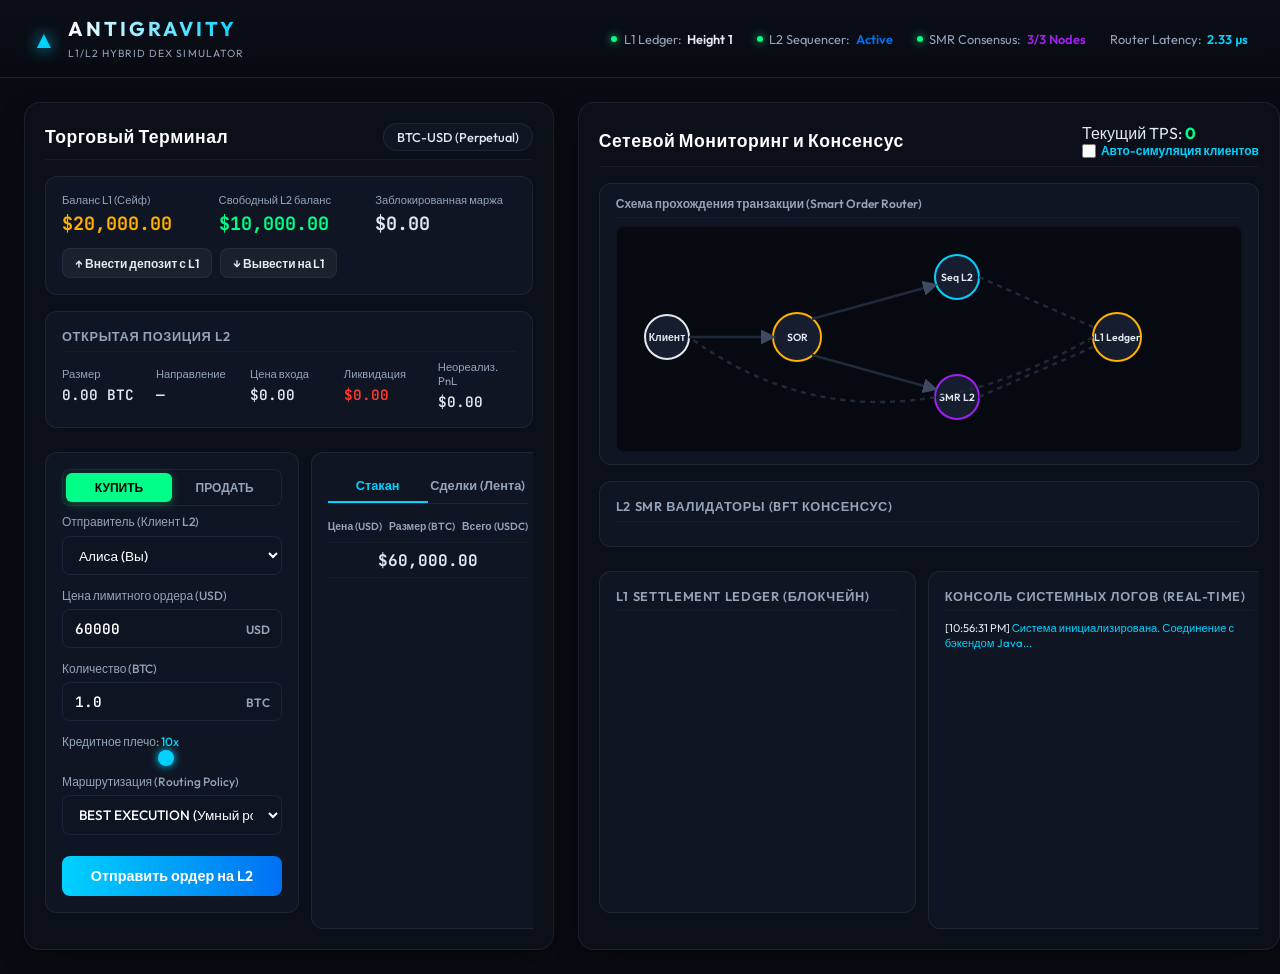
==== ui/index.html @ 54db1d22 "pre-rollup implementation checkpoint" ====
<!DOCTYPE html>
<html lang="ru">
<head>
    <meta charset="UTF-8">
    <meta name="viewport" content="width=device-width, initial-scale=1.0">
    <title>Antigravity L1/L2 Hybrid DEX Dashboard</title>
    <link rel="preconnect" href="https://fonts.googleapis.com">
    <link rel="preconnect" href="https://fonts.gstatic.com" crossorigin>
    <link href="https://fonts.googleapis.com/css2?family=Outfit:wght@300;400;500;600;700&family=JetBrains+Mono:wght@400;500&display=swap" rel="stylesheet">
    <link rel="stylesheet" href="style.css">
</head>
<body>
    <!-- Header -->
    <header class="app-header">
        <div class="logo-area">
            <span class="logo-icon">▲</span>
            <div class="logo-text">
                <h1>ANTIGRAVITY</h1>
                <span>L1/L2 HYBRID DEX SIMULATOR</span>
            </div>
        </div>
        <div class="system-status">
            <div class="status-item">
                <span class="status-dot green animate-pulse"></span>
                <span class="status-label">L1 Ledger:</span>
                <span class="status-value" id="l1-block-height">Height 1</span>
            </div>
            <div class="status-item">
                <span class="status-dot green animate-pulse"></span>
                <span class="status-label">L2 Sequencer:</span>
                <span class="status-value text-blue" id="l2-status">Active</span>
            </div>
            <div class="status-item">
                <span class="status-dot green animate-pulse"></span>
                <span class="status-label">SMR Consensus:</span>
                <span class="status-value text-purple" id="smr-status">3/3 Nodes</span>
            </div>
            <div class="status-item">
                <span class="status-label">Router Latency:</span>
                <span class="status-value text-cyan" id="router-latency">2.33 µs</span>
            </div>
        </div>
    </header>

    <!-- Main Workspace -->
    <main class="app-workspace">
        <!-- LEFT PANEL: Trader Terminal -->
        <section class="panel trader-terminal">
            <div class="panel-header">
                <h2>Торговый Терминал</h2>
                <div class="market-select">BTC-USD (Perpetual)</div>
            </div>

            <!-- Balances Area -->
            <div class="card balance-card">
                <div class="card-row">
                    <div class="balance-item">
                        <span class="balance-title">Баланс L1 (Сейф)</span>
                        <span class="balance-value text-amber" id="l1-vault-balance">$20,000.00</span>
                    </div>
                    <div class="balance-item">
                        <span class="balance-title">Свободный L2 баланс</span>
                        <span class="balance-value text-green" id="l2-free-balance">$10,000.00</span>
                    </div>
                    <div class="balance-item">
                        <span class="balance-title">Заблокированная маржа</span>
                        <span class="balance-value" id="l2-locked-margin">$0.00</span>
                    </div>
                </div>
                <div class="bridge-actions">
                    <button class="btn btn-secondary btn-sm" onclick="showBridgeModal('deposit')">↑ Внести депозит с L1</button>
                    <button class="btn btn-secondary btn-sm" onclick="showBridgeModal('withdraw')">↓ Вывести на L1</button>
                </div>
            </div>

            <!-- Position Information -->
            <div class="card position-card">
                <div class="card-header-sm">Открытая позиция L2</div>
                <div class="card-row mt-1">
                    <div class="pos-item">
                        <span class="pos-label">Размер</span>
                        <span class="pos-val" id="pos-size">0.00 BTC</span>
                    </div>
                    <div class="pos-item">
                        <span class="pos-label">Направление</span>
                        <span class="pos-val" id="pos-side">—</span>
                    </div>
                    <div class="pos-item">
                        <span class="pos-label">Цена входа</span>
                        <span class="pos-val" id="pos-entry">$0.00</span>
                    </div>
                    <div class="pos-item">
                        <span class="pos-label">Ликвидация</span>
                        <span class="pos-val text-red" id="pos-liq">$0.00</span>
                    </div>
                    <div class="pos-item">
                        <span class="pos-label">Неореализ. PnL</span>
                        <span class="pos-val" id="pos-pnl">$0.00</span>
                    </div>
                </div>
            </div>

            <!-- Trading Form -->
            <div class="trading-grid mt-1">
                <!-- Order Entry -->
                <div class="card order-form">
                    <div class="order-side-select">
                        <button class="side-btn buy active" id="order-side-buy" onclick="setOrderSide('buy')">КУПИТЬ</button>
                        <button class="side-btn sell" id="order-side-sell" onclick="setOrderSide('sell')">ПРОДАТЬ</button>
                    </div>

                    <div class="form-group mt-1">
                        <label>Отправитель (Клиент L2)</label>
                        <select id="order-trader" class="select-field">
                            <option value="Alice" selected>Алиса (Вы)</option>
                            <option value="Bob">Боб (Второй клиент)</option>
                            <option value="Charlie">Чарли (Третий клиент)</option>
                        </select>
                    </div>

                    <div class="form-group">
                        <label>Цена лимитного ордера (USD)</label>
                        <div class="input-wrapper">
                            <input type="number" id="order-price" value="60000" step="100">
                            <span class="input-suffix">USD</span>
                        </div>
                    </div>

                    <div class="form-group">
                        <label>Количество (BTC)</label>
                        <div class="input-wrapper">
                            <input type="number" id="order-amount" value="1.0" step="0.1" min="0.1">
                            <span class="input-suffix">BTC</span>
                        </div>
                    </div>

                    <div class="form-group">
                        <label>Кредитное плечо: <span id="leverage-label" class="text-cyan">10x</span></label>
                        <input type="range" id="order-leverage" min="1" max="20" value="10" oninput="updateLeverageLabel(this.value)">
                    </div>

                    <div class="form-group">
                        <label>Маршрутизация (Routing Policy)</label>
                        <select id="order-routing" class="select-field">
                            <option value="BEST_EXECUTION" selected>BEST EXECUTION (Умный роутер SOR)</option>
                            <option value="FORCE_L2">FORCE L2 (Быстрый Секвенсор - &lt;1ms)</option>
                            <option value="FORCE_SMR">FORCE SMR (Консенсус Валидаторов - 150ms)</option>
                        </select>
                    </div>

                    <button class="btn btn-primary btn-block mt-1" id="submit-order-btn" onclick="submitOrder()">Отправить ордер на L2</button>
                </div>

                <!-- Order Book / Trade History Tabbed Card -->
                <div class="card orderbook-card">
                    <div class="orderbook-tabs">
                        <button class="tab-btn active" id="tab-book" onclick="switchTab('book')">Стакан</button>
                        <button class="tab-btn" id="tab-trades" onclick="switchTab('trades')">Сделки (Лента)</button>
                    </div>
                    
                    <div id="book-tab-content">
                        <div class="orderbook-header mt-1">
                            <span>Цена (USD)</span>
                            <span>Размер (BTC)</span>
                            <span>Всего (USDC)</span>
                        </div>
                        <div class="orderbook-list asks" id="orderbook-asks">
                            <!-- Asks will go here -->
                        </div>
                        <div class="orderbook-mid-price" id="orderbook-mid">
                            $60,000.00
                        </div>
                        <div class="orderbook-list bids" id="orderbook-bids">
                            <!-- Bids will go here -->
                        </div>
                    </div>

                    <div id="trades-tab-content" style="display: none;">
                        <div class="orderbook-header mt-1">
                            <span>Время</span>
                            <span>Цена (USD)</span>
                            <span>Объем (BTC)</span>
                        </div>
                        <div class="recent-trades-list" id="recent-trades-list">
                            <!-- Matched trades will go here -->
                        </div>
                    </div>
                </div>
            </div>
        </section>

        <!-- RIGHT PANEL: Network Monitor & Explorer -->
        <section class="panel network-monitor">
            <div class="panel-header">
                <h2>Сетевой Мониторинг и Консенсус</h2>
                <div class="metrics-quick">
                    <span style="margin-right: 1rem;">Текущий TPS: <strong class="text-green" id="tps-counter">0</strong></span>
                    <span style="display: flex; align-items: center; gap: 0.3rem;">
                        <input type="checkbox" id="auto-trade-toggle" onchange="toggleAutoTrade(this.checked)" style="cursor: pointer; width: 14px; height: 14px;">
                        <label for="auto-trade-toggle" class="text-cyan" style="cursor: pointer; font-size: 0.75rem; font-weight: 600;">Авто-симуляция клиентов</label>
                    </span>
                </div>
            </div>

            <!-- Visualization Area -->
            <div class="card visualizer-card">
                <div class="visualizer-header">
                    <span>Схема прохождения транзакции (Smart Order Router)</span>
                </div>
                <div class="network-diagram-container">
                    <svg class="network-svg" id="network-svg" width="100%" height="220">
                        <!-- Definitions for arrows -->
                        <defs>
                            <marker id="arrow" viewBox="0 0 10 10" refX="8" refY="5" markerWidth="6" markerHeight="6" orient="auto-start-reverse">
                                <path d="M 0 0 L 10 5 L 0 10 z" fill="#3f4a60"/>
                            </marker>
                            <marker id="arrow-active" viewBox="0 0 10 10" refX="8" refY="5" markerWidth="6" markerHeight="6" orient="auto-start-reverse">
                                <path d="M 0 0 L 10 5 L 0 10 z" fill="#00d2ff"/>
                            </marker>
                        </defs>

                        <!-- Nodes -->
                        <!-- User / Client -->
                        <circle cx="50" cy="110" r="22" class="node-circle client" id="node-client"/>
                        <text x="50" y="114" text-anchor="middle" class="node-text">Клиент</text>

                        <!-- Smart Order Router -->
                        <circle cx="180" cy="110" r="24" class="node-circle router" id="node-router"/>
                        <text x="180" y="114" text-anchor="middle" class="node-text">SOR</text>

                        <!-- L2 Sequencer -->
                        <circle cx="340" cy="50" r="22" class="node-circle sequencer" id="node-sequencer"/>
                        <text x="340" y="54" text-anchor="middle" class="node-text">Seq L2</text>

                        <!-- SMR consensus -->
                        <circle cx="340" cy="170" r="22" class="node-circle smr" id="node-smr"/>
                        <text x="340" y="174" text-anchor="middle" class="node-text">SMR L2</text>

                        <!-- L1 Ledger -->
                        <circle cx="500" cy="110" r="24" class="node-circle l1" id="node-l1"/>
                        <text x="500" y="114" text-anchor="middle" class="node-text">L1 Ledger</text>

                        <!-- Connections -->
                        <line x1="72" y1="110" x2="156" y2="110" class="net-link" id="link-client-router" marker-end="url(#arrow)"/>
                        <line x1="195" y1="92" x2="318" y2="58" class="net-link" id="link-router-seq" marker-end="url(#arrow)"/>
                        <line x1="195" y1="128" x2="318" y2="162" class="net-link" id="link-router-smr" marker-end="url(#arrow)"/>
                        
                        <!-- Bridge links -->
                        <line x1="362" y1="50" x2="476" y2="100" class="net-link dotted" id="link-seq-l1"/>
                        <line x1="362" y1="170" x2="476" y2="120" class="net-link dotted" id="link-smr-l1"/>
                        <path d="M 476 110 Q 250 240 72 110" fill="none" class="net-link dotted" id="link-l1-client" stroke-dasharray="4"/>

                        <!-- Pulsing signals (initially hidden) -->
                        <circle cx="0" cy="0" r="6" class="signal" id="signal-pulse" style="display:none;"/>
                    </svg>
                </div>
            </div>

            <!-- Validator Nodes list -->
            <div class="card validators-card">
                <div class="card-header-sm">L2 SMR Валидаторы (BFT консенсус)</div>
                <div class="validators-grid mt-1" id="validators-list">
                    <!-- Validator cards will be injected by js -->
                </div>
            </div>

            <!-- Double Column for L1 blocks & Logs -->
            <div class="explorer-grid mt-1">
                <!-- L1 Ledger Explorer -->
                <div class="card l1-explorer">
                    <div class="card-header-sm">L1 Settlement Ledger (Блокчейн)</div>
                    <div class="explorer-list mt-1" id="l1-blocks-list">
                        <!-- L1 blocks will be injected here -->
                    </div>
                </div>

                <!-- Logs console -->
                <div class="card logs-console">
                    <div class="card-header-sm">Консоль системных логов (Real-time)</div>
                    <div class="logs-feed mt-1" id="logs-feed">
                        <!-- System logs -->
                    </div>
                </div>
            </div>
        </section>
    </main>

    <!-- BRIDGE ACTIONS MODAL -->
    <div class="modal-backdrop" id="bridge-modal" style="display: none;">
        <div class="modal-content card">
            <div class="modal-header">
                <h3 id="modal-title">Мост L1 <-> L2</h3>
                <button class="close-btn" onclick="closeBridgeModal()">×</button>
            </div>
            <div class="modal-body mt-1">
                <div class="form-group">
                    <label id="modal-amount-label">Сумма (USDC)</label>
                    <input type="number" id="modal-amount" value="5000" min="100">
                </div>
                <div id="modal-extra-info" class="text-sm mt-1 text-dim">
                    Операция требует финализации транзакции на L1.
                </div>
                <button class="btn btn-primary btn-block mt-2" id="modal-submit-btn" onclick="executeBridgeAction()">Подтвердить операцию</button>
            </div>
        </div>
    </div>

    <script src="app.js"></script>
</body>
</html>
---- ui/style.css ----
:root {
    --bg-app: #080b11;
    --bg-panel: rgba(13, 18, 29, 0.7);
    --bg-card: rgba(20, 27, 43, 0.6);
    --bg-input: #0f1422;
    --border-color: rgba(63, 74, 96, 0.3);
    --text-main: #e2e8f0;
    --text-dim: #94a3b8;
    --green: #00ff88;
    --green-glow: rgba(0, 255, 136, 0.15);
    --red: #ff3b30;
    --red-glow: rgba(255, 59, 48, 0.15);
    --blue: #0070f3;
    --cyan: #00d2ff;
    --purple: #a020f0;
    --purple-glow: rgba(160, 32, 240, 0.2);
    --amber: #ffb000;
    --shadow-premium: 0 10px 30px -10px rgba(0, 0, 0, 0.7);
}

* {
    box-sizing: border-box;
    margin: 0;
    padding: 0;
    font-family: 'Outfit', -apple-system, BlinkMacSystemFont, "Segoe UI", Roboto, sans-serif;
    user-select: none;
}

body {
    background-color: var(--bg-app);
    color: var(--text-main);
    min-height: 100vh;
    display: flex;
    flex-direction: column;
    overflow-x: hidden;
}

/* Scrollbars */
::-webkit-scrollbar {
    width: 6px;
    height: 6px;
}
::-webkit-scrollbar-track {
    background: transparent;
}
::-webkit-scrollbar-thumb {
    background: var(--border-color);
    border-radius: 4px;
}
::-webkit-scrollbar-thumb:hover {
    background: var(--text-dim);
}

/* Header styling */
.app-header {
    background: linear-gradient(180deg, #0b0f19 0%, transparent 100%);
    padding: 1rem 2rem;
    display: flex;
    justify-content: space-between;
    align-items: center;
    border-bottom: 1px solid var(--border-color);
    backdrop-filter: blur(10px);
}

.logo-area {
    display: flex;
    align-items: center;
    gap: 0.75rem;
}

.logo-icon {
    font-size: 1.5rem;
    color: var(--cyan);
    filter: drop-shadow(0 0 8px var(--cyan));
}

.logo-text h1 {
    font-size: 1.25rem;
    font-weight: 700;
    letter-spacing: 0.15em;
    background: linear-gradient(90deg, #fff 0%, var(--cyan) 100%);
    -webkit-background-clip: text;
    -webkit-text-fill-color: transparent;
}

.logo-text span {
    font-size: 0.65rem;
    letter-spacing: 0.1em;
    color: var(--text-dim);
}

.system-status {
    display: flex;
    gap: 1.5rem;
    align-items: center;
    font-size: 0.8rem;
}

.status-item {
    display: flex;
    align-items: center;
    gap: 0.4rem;
}

.status-dot {
    width: 6px;
    height: 6px;
    border-radius: 50%;
    display: inline-block;
}

.status-dot.green {
    background-color: var(--green);
    box-shadow: 0 0 8px var(--green);
}

.status-dot.red {
    background-color: var(--red);
    box-shadow: 0 0 8px var(--red);
}

.status-label {
    color: var(--text-dim);
}

.status-value {
    font-weight: 600;
}

/* Colors and custom styling */
.text-green { color: var(--green); }
.text-red { color: var(--red); }
.text-blue { color: var(--blue); }
.text-cyan { color: var(--cyan); }
.text-purple { color: var(--purple); }
.text-amber { color: var(--amber); }
.text-dim { color: var(--text-dim); }

.animate-pulse {
    animation: pulse 2s infinite;
}

@keyframes pulse {
    0%, 100% { opacity: 1; transform: scale(1); }
    50% { opacity: 0.4; transform: scale(0.9); }
}

/* Workspace layout */
.app-workspace {
    flex: 1;
    display: grid;
    grid-template-columns: 43% 57%;
    padding: 1.5rem;
    gap: 1.5rem;
    overflow: hidden;
}

.panel {
    background: var(--bg-panel);
    border-radius: 16px;
    border: 1px solid var(--border-color);
    backdrop-filter: blur(12px);
    box-shadow: var(--shadow-premium);
    display: flex;
    flex-direction: column;
    padding: 1.25rem;
    overflow: hidden;
}

.panel-header {
    display: flex;
    justify-content: space-between;
    align-items: center;
    margin-bottom: 1rem;
    border-bottom: 1px solid rgba(255,255,255,0.05);
    padding-bottom: 0.5rem;
}

.panel-header h2 {
    font-size: 1.1rem;
    font-weight: 600;
    color: #fff;
    letter-spacing: 0.03em;
}

.market-select {
    font-size: 0.8rem;
    background: var(--bg-card);
    padding: 0.3rem 0.8rem;
    border-radius: 20px;
    border: 1px solid var(--border-color);
    font-weight: 500;
}

/* Cards */
.card {
    background: var(--bg-card);
    border-radius: 12px;
    border: 1px solid var(--border-color);
    padding: 1rem;
    margin-bottom: 1rem;
    position: relative;
}

.card:last-child {
    margin-bottom: 0;
}

.card-header-sm {
    font-size: 0.8rem;
    font-weight: 600;
    letter-spacing: 0.05em;
    text-transform: uppercase;
    color: var(--text-dim);
    border-bottom: 1px solid rgba(255,255,255,0.03);
    padding-bottom: 0.4rem;
}

.card-row {
    display: flex;
    justify-content: space-between;
    align-items: center;
    gap: 1rem;
}

.balance-item, .pos-item {
    flex: 1;
    display: flex;
    flex-direction: column;
}

.balance-title, .pos-label {
    font-size: 0.7rem;
    color: var(--text-dim);
    margin-bottom: 0.25rem;
}

.balance-value {
    font-size: 1.15rem;
    font-weight: 700;
    font-family: 'JetBrains Mono', monospace;
}

.pos-val {
    font-size: 0.9rem;
    font-weight: 600;
    font-family: 'JetBrains Mono', monospace;
}

.bridge-actions {
    display: flex;
    gap: 0.5rem;
    margin-top: 0.8rem;
}

/* Forms */
.form-group {
    display: flex;
    flex-direction: column;
    gap: 0.4rem;
    margin-bottom: 0.8rem;
}

.form-group label {
    font-size: 0.75rem;
    font-weight: 500;
    color: var(--text-dim);
}

.input-wrapper {
    position: relative;
    display: flex;
}

.input-wrapper input {
    width: 100%;
    background: var(--bg-input);
    border: 1px solid var(--border-color);
    color: #fff;
    padding: 0.55rem 3rem 0.55rem 0.75rem;
    border-radius: 8px;
    font-size: 0.9rem;
    font-weight: 600;
    font-family: 'JetBrains Mono', monospace;
    transition: border-color 0.2s;
}

.input-wrapper input:focus {
    outline: none;
    border-color: var(--cyan);
}

.input-suffix {
    position: absolute;
    right: 0.75rem;
    top: 50%;
    transform: translateY(-50%);
    font-size: 0.75rem;
    color: var(--text-dim);
    font-weight: 600;
}

.select-field {
    background: var(--bg-input);
    border: 1px solid var(--border-color);
    color: #fff;
    padding: 0.55rem 0.75rem;
    border-radius: 8px;
    font-size: 0.85rem;
    font-weight: 500;
    outline: none;
    cursor: pointer;
}

.select-field:focus {
    border-color: var(--cyan);
}

input[type="range"] {
    -webkit-appearance: none;
    width: 100%;
    background: var(--bg-input);
    height: 6px;
    border-radius: 3px;
    outline: none;
}

input[type="range"]::-webkit-slider-thumb {
    -webkit-appearance: none;
    appearance: none;
    width: 16px;
    height: 16px;
    border-radius: 50%;
    background: var(--cyan);
    cursor: pointer;
    box-shadow: 0 0 8px var(--cyan);
}

/* Trading Grid */
.trading-grid {
    display: grid;
    grid-template-columns: 52% 48%;
    gap: 0.75rem;
    flex: 1;
    overflow: hidden;
}

.order-form {
    display: flex;
    flex-direction: column;
}

.order-side-select {
    display: flex;
    border-radius: 8px;
    background: var(--bg-input);
    padding: 0.2rem;
    border: 1px solid var(--border-color);
}

.side-btn {
    flex: 1;
    border: none;
    background: transparent;
    color: var(--text-dim);
    font-weight: 700;
    font-size: 0.75rem;
    padding: 0.45rem;
    border-radius: 6px;
    cursor: pointer;
    transition: all 0.2s;
}

.side-btn.buy.active {
    background: var(--green);
    color: #000;
    box-shadow: 0 2px 10px rgba(0, 255, 136, 0.3);
}

.side-btn.sell.active {
    background: var(--red);
    color: #fff;
    box-shadow: 0 2px 10px rgba(255, 59, 48, 0.3);
}

/* Buttons */
.btn {
    border: none;
    border-radius: 8px;
    font-weight: 600;
    cursor: pointer;
    transition: all 0.2s;
    text-align: center;
}

.btn-primary {
    background: linear-gradient(90deg, var(--cyan) 0%, var(--blue) 100%);
    color: #fff;
}

.btn-primary:hover {
    opacity: 0.9;
    box-shadow: 0 0 15px rgba(0, 210, 255, 0.4);
}

.btn-secondary {
    background: rgba(255,255,255,0.05);
    border: 1px solid var(--border-color);
    color: var(--text-main);
}

.btn-secondary:hover {
    background: rgba(255,255,255,0.1);
    border-color: var(--text-dim);
}

.btn-sm {
    padding: 0.4rem 0.75rem;
    font-size: 0.75rem;
}

.btn-block {
    width: 100%;
    padding: 0.7rem;
    font-size: 0.9rem;
}

/* Order Book styling */
.orderbook-card {
    display: flex;
    flex-direction: column;
    overflow: hidden;
}

.orderbook-header {
    display: flex;
    justify-content: space-between;
    font-size: 0.65rem;
    color: var(--text-dim);
    font-weight: 600;
    margin-bottom: 0.3rem;
}

.orderbook-list {
    flex: 1;
    display: flex;
    flex-direction: column;
    overflow-y: auto;
    font-family: 'JetBrains Mono', monospace;
    font-size: 0.75rem;
}

.orderbook-row {
    display: flex;
    justify-content: space-between;
    padding: 0.2rem 0;
    position: relative;
    cursor: pointer;
}

.orderbook-row:hover {
    background: rgba(255,255,255,0.03);
}

.orderbook-row span {
    z-index: 2;
}

.depth-bar {
    position: absolute;
    right: 0;
    top: 0;
    bottom: 0;
    z-index: 1;
    opacity: 0.12;
}

.asks .depth-bar { background-color: var(--red); }
.bids .depth-bar { background-color: var(--green); }

.orderbook-mid-price {
    font-size: 1rem;
    font-weight: 700;
    text-align: center;
    padding: 0.4rem 0;
    border-top: 1px solid rgba(255,255,255,0.03);
    border-bottom: 1px solid rgba(255,255,255,0.03);
    margin: 0.3rem 0;
    font-family: 'JetBrains Mono', monospace;
}

/* Visualization diagrams */
.visualizer-card {
    padding: 0.75rem 1rem;
}

.visualizer-header {
    font-size: 0.75rem;
    font-weight: 600;
    color: var(--text-dim);
    border-bottom: 1px solid rgba(255,255,255,0.03);
    padding-bottom: 0.4rem;
}

.network-diagram-container {
    background: #060910;
    border-radius: 8px;
    border: 1px solid rgba(255,255,255,0.03);
    margin-top: 0.5rem;
    position: relative;
    overflow: hidden;
}

.node-circle {
    fill: #151d2f;
    stroke: #3f4a60;
    stroke-width: 2px;
    transition: all 0.3s ease;
}

.node-circle.client { stroke: var(--text-main); }
.node-circle.router { stroke: var(--amber); }
.node-circle.sequencer { stroke: var(--cyan); }
.node-circle.smr { stroke: var(--purple); }
.node-circle.l1 { stroke: var(--amber); }

.node-circle.active {
    stroke-width: 3px;
}
.node-circle.sequencer.active {
    fill: rgba(0, 210, 255, 0.1);
    stroke: var(--cyan);
    filter: drop-shadow(0 0 8px var(--cyan));
}
.node-circle.smr.active {
    fill: rgba(160, 32, 240, 0.1);
    stroke: var(--purple);
    filter: drop-shadow(0 0 8px var(--purple));
}

.node-text {
    font-size: 0.65rem;
    font-weight: 600;
    fill: var(--text-main);
    pointer-events: none;
}

.net-link {
    stroke: #1e293b;
    stroke-width: 2.5px;
    transition: stroke 0.3s;
}

.net-link.dotted {
    stroke-dasharray: 5, 5;
}

.net-link.active {
    stroke: var(--cyan);
    filter: drop-shadow(0 0 2px var(--cyan));
}

.net-link.active-smr {
    stroke: var(--purple);
    filter: drop-shadow(0 0 2px var(--purple));
}

/* Pulsing signal dot */
.signal {
    fill: var(--cyan);
    filter: drop-shadow(0 0 8px var(--cyan));
}
.signal.smr-signal {
    fill: var(--purple);
    filter: drop-shadow(0 0 8px var(--purple));
}

/* Validators Grid */
.validators-grid {
    display: grid;
    grid-template-columns: repeat(3, 1fr);
    gap: 0.75rem;
}

.validator-card {
    background: rgba(15, 20, 34, 0.5);
    border: 1px solid var(--border-color);
    border-radius: 8px;
    padding: 0.6rem;
    display: flex;
    flex-direction: column;
    gap: 0.3rem;
    position: relative;
    transition: border-color 0.2s;
}

.validator-card.active {
    border-color: var(--purple);
    box-shadow: 0 0 10px rgba(160, 32, 240, 0.08);
}

.validator-card.jailed {
    border-color: var(--red);
    opacity: 0.7;
}

.val-header {
    display: flex;
    justify-content: space-between;
    align-items: center;
}

.val-name {
    font-size: 0.75rem;
    font-weight: 600;
}

.val-status-badge {
    font-size: 0.6rem;
    padding: 0.1rem 0.3rem;
    border-radius: 4px;
    font-weight: 700;
    text-transform: uppercase;
}

.val-status-badge.active {
    background: rgba(0, 255, 136, 0.1);
    color: var(--green);
}

.val-status-badge.jailed {
    background: rgba(255, 59, 48, 0.1);
    color: var(--red);
}

.val-stat {
    font-size: 0.65rem;
    color: var(--text-dim);
    display: flex;
    justify-content: space-between;
    font-family: 'JetBrains Mono', monospace;
}

.btn-jail-toggle {
    margin-top: 0.4rem;
    font-size: 0.6rem;
    padding: 0.2rem 0.4rem;
    border-radius: 4px;
    border: 1px solid rgba(255,255,255,0.05);
    background: rgba(255,255,255,0.02);
    color: var(--text-main);
    cursor: pointer;
    text-align: center;
}

.btn-jail-toggle:hover {
    background: rgba(255,255,255,0.08);
}

/* Explorers & Logs */
.explorer-grid {
    display: grid;
    grid-template-columns: 48% 52%;
    gap: 0.75rem;
    flex: 1;
    overflow: hidden;
    height: 180px;
}

.explorer-list, .logs-feed {
    height: 140px;
    overflow-y: auto;
    font-family: 'JetBrains Mono', monospace;
    font-size: 0.7rem;
    display: flex;
    flex-direction: column;
    gap: 0.4rem;
}

/* Block style */
.block-item {
    background: rgba(15, 20, 34, 0.3);
    border: 1px solid rgba(255, 255, 255, 0.03);
    border-radius: 6px;
    padding: 0.4rem;
    display: flex;
    flex-direction: column;
    gap: 0.2rem;
}

.block-header {
    display: flex;
    justify-content: space-between;
    font-weight: 600;
}

.block-txs {
    color: var(--text-dim);
    font-size: 0.65rem;
}

/* Logs console styles */
.log-row {
    line-height: 1.35;
    padding: 0.1rem 0;
}

/* Modals */
.modal-backdrop {
    position: fixed;
    top: 0;
    left: 0;
    right: 0;
    bottom: 0;
    background: rgba(0, 0, 0, 0.85);
    z-index: 100;
    display: flex;
    align-items: center;
    justify-content: center;
    backdrop-filter: blur(8px);
}

.modal-content {
    width: 320px;
    background: var(--bg-panel);
    border-radius: 16px;
    border: 1px solid var(--border-color);
    padding: 1.5rem;
}

.modal-header {
    display: flex;
    justify-content: space-between;
    align-items: center;
}

.close-btn {
    background: transparent;
    border: none;
    color: var(--text-dim);
    font-size: 1.5rem;
    cursor: pointer;
}

.close-btn:hover {
    color: #fff;
}

/* Offset mt adjustments */
.mt-1 { margin-top: 0.5rem; }
.mt-2 { margin-top: 1rem; }

/* Tabs inside Orderbook card */
.orderbook-tabs {
    display: flex;
    border-bottom: 1px solid var(--border-color);
    margin-bottom: 0.5rem;
}

.tab-btn {
    flex: 1;
    background: transparent;
    border: none;
    border-bottom: 2px solid transparent;
    color: var(--text-dim);
    font-weight: 600;
    font-size: 0.8rem;
    padding: 0.5rem 0;
    cursor: pointer;
    transition: all 0.2s;
}

.tab-btn:hover {
    color: var(--text-main);
}

.tab-btn.active {
    color: var(--cyan);
    border-bottom-color: var(--cyan);
}

.recent-trades-list {
    height: 310px; /* same as order book lists cumulative height */
    overflow-y: auto;
    font-family: 'JetBrains Mono', monospace;
    font-size: 0.75rem;
    display: flex;
    flex-direction: column;
    gap: 0.35rem;
}

.trade-row {
    display: flex;
    justify-content: space-between;
    padding: 0.15rem 0;
    border-bottom: 1px solid rgba(255,255,255,0.02);
}
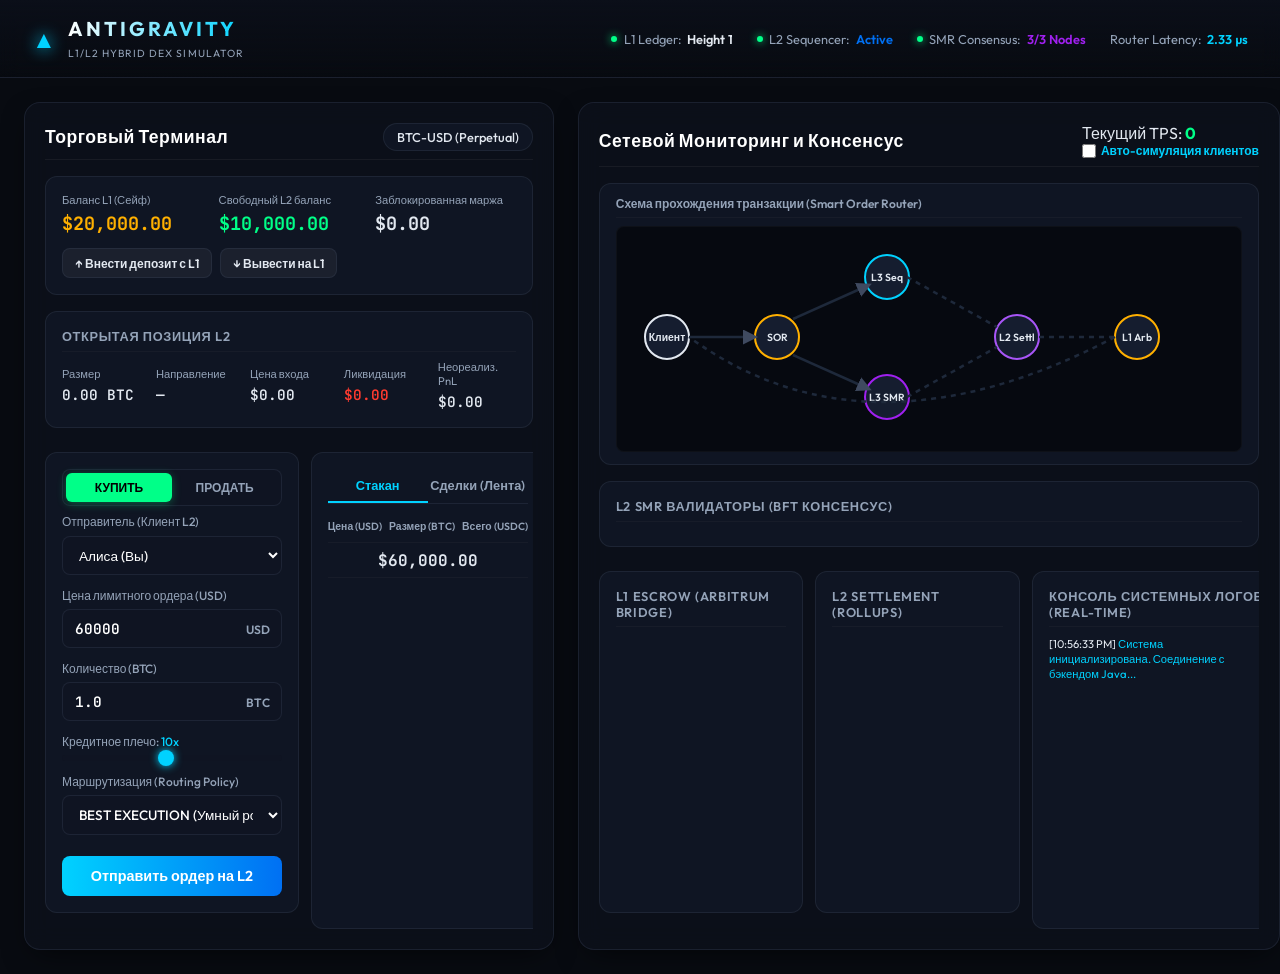
==== commit 2f3f93ac: "Implement L3 Rollup architecture (L3 -> L2 -> L1) and optimize matching engine to 9M+ TPS" ====
--- a/ui/index.html
+++ b/ui/index.html
@@ -225,30 +225,35 @@
                         <text x="50" y="114" text-anchor="middle" class="node-text">Клиент</text>
 
                         <!-- Smart Order Router -->
-                        <circle cx="180" cy="110" r="24" class="node-circle router" id="node-router"/>
-                        <text x="180" y="114" text-anchor="middle" class="node-text">SOR</text>
-
-                        <!-- L2 Sequencer -->
-                        <circle cx="340" cy="50" r="22" class="node-circle sequencer" id="node-sequencer"/>
-                        <text x="340" y="54" text-anchor="middle" class="node-text">Seq L2</text>
-
-                        <!-- SMR consensus -->
-                        <circle cx="340" cy="170" r="22" class="node-circle smr" id="node-smr"/>
-                        <text x="340" y="174" text-anchor="middle" class="node-text">SMR L2</text>
-
-                        <!-- L1 Ledger -->
-                        <circle cx="500" cy="110" r="24" class="node-circle l1" id="node-l1"/>
-                        <text x="500" y="114" text-anchor="middle" class="node-text">L1 Ledger</text>
+                        <circle cx="160" cy="110" r="22" class="node-circle router" id="node-router"/>
+                        <text x="160" y="114" text-anchor="middle" class="node-text">SOR</text>
+
+                        <!-- L3 Sequencer -->
+                        <circle cx="270" cy="50" r="22" class="node-circle sequencer" id="node-sequencer"/>
+                        <text x="270" y="54" text-anchor="middle" class="node-text">L3 Seq</text>
+
+                        <!-- L3 SMR consensus -->
+                        <circle cx="270" cy="170" r="22" class="node-circle smr" id="node-smr"/>
+                        <text x="270" y="174" text-anchor="middle" class="node-text">L3 SMR</text>
+
+                        <!-- L2 Settlement -->
+                        <circle cx="400" cy="110" r="22" class="node-circle l2" id="node-l2"/>
+                        <text x="400" y="114" text-anchor="middle" class="node-text">L2 Settl</text>
+
+                        <!-- L1 Escrow / Arbitrum -->
+                        <circle cx="520" cy="110" r="22" class="node-circle l1" id="node-l1"/>
+                        <text x="520" y="114" text-anchor="middle" class="node-text">L1 Arb</text>
 
                         <!-- Connections -->
-                        <line x1="72" y1="110" x2="156" y2="110" class="net-link" id="link-client-router" marker-end="url(#arrow)"/>
-                        <line x1="195" y1="92" x2="318" y2="58" class="net-link" id="link-router-seq" marker-end="url(#arrow)"/>
-                        <line x1="195" y1="128" x2="318" y2="162" class="net-link" id="link-router-smr" marker-end="url(#arrow)"/>
+                        <line x1="72" y1="110" x2="138" y2="110" class="net-link" id="link-client-router" marker-end="url(#arrow)"/>
+                        <line x1="176" y1="92" x2="252" y2="58" class="net-link" id="link-router-seq" marker-end="url(#arrow)"/>
+                        <line x1="176" y1="128" x2="252" y2="162" class="net-link" id="link-router-smr" marker-end="url(#arrow)"/>
                         
-                        <!-- Bridge links -->
-                        <line x1="362" y1="50" x2="476" y2="100" class="net-link dotted" id="link-seq-l1"/>
-                        <line x1="362" y1="170" x2="476" y2="120" class="net-link dotted" id="link-smr-l1"/>
-                        <path d="M 476 110 Q 250 240 72 110" fill="none" class="net-link dotted" id="link-l1-client" stroke-dasharray="4"/>
+                        <!-- Bridge & Rollup links -->
+                        <line x1="290" y1="50" x2="380" y2="100" class="net-link dotted" id="link-seq-l1"/>
+                        <line x1="290" y1="170" x2="380" y2="120" class="net-link dotted" id="link-smr-l1"/>
+                        <line x1="422" y1="110" x2="498" y2="110" class="net-link dotted" id="link-l2-l1"/>
+                        <path d="M 498 110 Q 250 240 72 110" fill="none" class="net-link dotted" id="link-l1-client" stroke-dasharray="4"/>
 
                         <!-- Pulsing signals (initially hidden) -->
                         <circle cx="0" cy="0" r="6" class="signal" id="signal-pulse" style="display:none;"/>
@@ -264,13 +269,21 @@
                 </div>
             </div>
 
-            <!-- Double Column for L1 blocks & Logs -->
+            <!-- Triple Column for L1 blocks, L2 rollups & Logs -->
             <div class="explorer-grid mt-1">
                 <!-- L1 Ledger Explorer -->
                 <div class="card l1-explorer">
-                    <div class="card-header-sm">L1 Settlement Ledger (Блокчейн)</div>
+                    <div class="card-header-sm">L1 Escrow (Arbitrum Bridge)</div>
                     <div class="explorer-list mt-1" id="l1-blocks-list">
                         <!-- L1 blocks will be injected here -->
+                    </div>
+                </div>
+
+                <!-- L2 Rollups Commitments Explorer -->
+                <div class="card l2-explorer">
+                    <div class="card-header-sm">L2 Settlement (Rollups)</div>
+                    <div class="explorer-list mt-1" id="l2-rollups-list" style="display:flex; flex-direction:column; gap:0.4rem;">
+                        <!-- L2 rollups will be injected here -->
                     </div>
                 </div>
 
--- a/ui/style.css
+++ b/ui/style.css
@@ -522,6 +522,7 @@
 .node-circle.router { stroke: var(--amber); }
 .node-circle.sequencer { stroke: var(--cyan); }
 .node-circle.smr { stroke: var(--purple); }
+.node-circle.l2 { stroke: #a855f7; } /* A vibrant purple-indigo color */
 .node-circle.l1 { stroke: var(--amber); }
 
 .node-circle.active {
@@ -660,7 +661,7 @@
 /* Explorers & Logs */
 .explorer-grid {
     display: grid;
-    grid-template-columns: 48% 52%;
+    grid-template-columns: 31% 31% 38%;
     gap: 0.75rem;
     flex: 1;
     overflow: hidden;
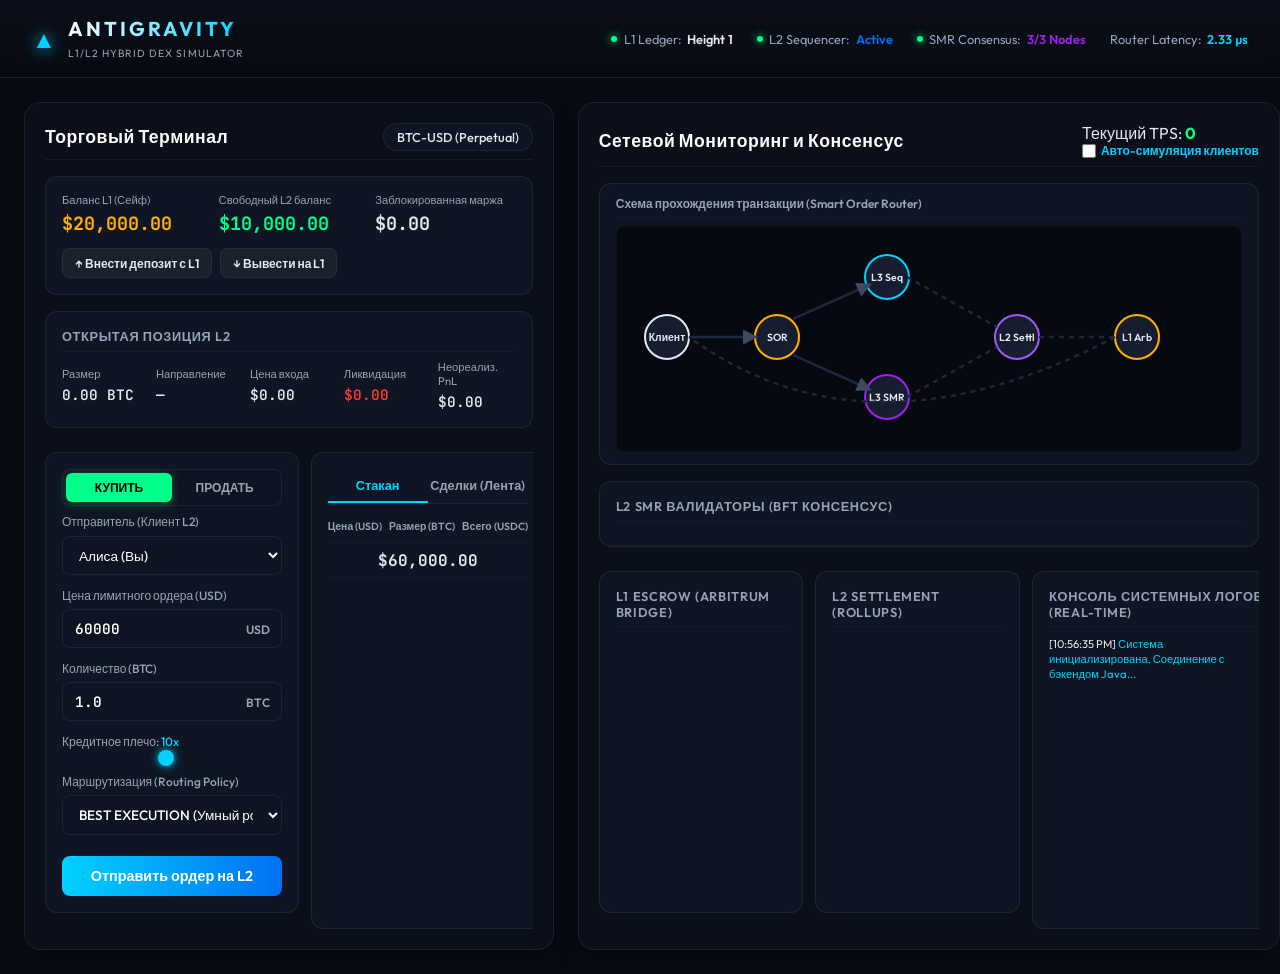
==== commit 7d367ce3: "wip: various improvements across the codebase" ====
--- a/ui/index.html
+++ b/ui/index.html
@@ -1,323 +1,323 @@
-<!DOCTYPE html>
-<html lang="ru">
-<head>
-    <meta charset="UTF-8">
-    <meta name="viewport" content="width=device-width, initial-scale=1.0">
-    <title>Antigravity L1/L2 Hybrid DEX Dashboard</title>
-    <link rel="preconnect" href="https://fonts.googleapis.com">
-    <link rel="preconnect" href="https://fonts.gstatic.com" crossorigin>
-    <link href="https://fonts.googleapis.com/css2?family=Outfit:wght@300;400;500;600;700&family=JetBrains+Mono:wght@400;500&display=swap" rel="stylesheet">
-    <link rel="stylesheet" href="style.css">
-</head>
-<body>
-    <!-- Header -->
-    <header class="app-header">
-        <div class="logo-area">
-            <span class="logo-icon">▲</span>
-            <div class="logo-text">
-                <h1>ANTIGRAVITY</h1>
-                <span>L1/L2 HYBRID DEX SIMULATOR</span>
-            </div>
-        </div>
-        <div class="system-status">
-            <div class="status-item">
-                <span class="status-dot green animate-pulse"></span>
-                <span class="status-label">L1 Ledger:</span>
-                <span class="status-value" id="l1-block-height">Height 1</span>
-            </div>
-            <div class="status-item">
-                <span class="status-dot green animate-pulse"></span>
-                <span class="status-label">L2 Sequencer:</span>
-                <span class="status-value text-blue" id="l2-status">Active</span>
-            </div>
-            <div class="status-item">
-                <span class="status-dot green animate-pulse"></span>
-                <span class="status-label">SMR Consensus:</span>
-                <span class="status-value text-purple" id="smr-status">3/3 Nodes</span>
-            </div>
-            <div class="status-item">
-                <span class="status-label">Router Latency:</span>
-                <span class="status-value text-cyan" id="router-latency">2.33 µs</span>
-            </div>
-        </div>
-    </header>
-
-    <!-- Main Workspace -->
-    <main class="app-workspace">
-        <!-- LEFT PANEL: Trader Terminal -->
-        <section class="panel trader-terminal">
-            <div class="panel-header">
-                <h2>Торговый Терминал</h2>
-                <div class="market-select">BTC-USD (Perpetual)</div>
-            </div>
-
-            <!-- Balances Area -->
-            <div class="card balance-card">
-                <div class="card-row">
-                    <div class="balance-item">
-                        <span class="balance-title">Баланс L1 (Сейф)</span>
-                        <span class="balance-value text-amber" id="l1-vault-balance">$20,000.00</span>
-                    </div>
-                    <div class="balance-item">
-                        <span class="balance-title">Свободный L2 баланс</span>
-                        <span class="balance-value text-green" id="l2-free-balance">$10,000.00</span>
-                    </div>
-                    <div class="balance-item">
-                        <span class="balance-title">Заблокированная маржа</span>
-                        <span class="balance-value" id="l2-locked-margin">$0.00</span>
-                    </div>
-                </div>
-                <div class="bridge-actions">
-                    <button class="btn btn-secondary btn-sm" onclick="showBridgeModal('deposit')">↑ Внести депозит с L1</button>
-                    <button class="btn btn-secondary btn-sm" onclick="showBridgeModal('withdraw')">↓ Вывести на L1</button>
-                </div>
-            </div>
-
-            <!-- Position Information -->
-            <div class="card position-card">
-                <div class="card-header-sm">Открытая позиция L2</div>
-                <div class="card-row mt-1">
-                    <div class="pos-item">
-                        <span class="pos-label">Размер</span>
-                        <span class="pos-val" id="pos-size">0.00 BTC</span>
-                    </div>
-                    <div class="pos-item">
-                        <span class="pos-label">Направление</span>
-                        <span class="pos-val" id="pos-side">—</span>
-                    </div>
-                    <div class="pos-item">
-                        <span class="pos-label">Цена входа</span>
-                        <span class="pos-val" id="pos-entry">$0.00</span>
-                    </div>
-                    <div class="pos-item">
-                        <span class="pos-label">Ликвидация</span>
-                        <span class="pos-val text-red" id="pos-liq">$0.00</span>
-                    </div>
-                    <div class="pos-item">
-                        <span class="pos-label">Неореализ. PnL</span>
-                        <span class="pos-val" id="pos-pnl">$0.00</span>
-                    </div>
-                </div>
-            </div>
-
-            <!-- Trading Form -->
-            <div class="trading-grid mt-1">
-                <!-- Order Entry -->
-                <div class="card order-form">
-                    <div class="order-side-select">
-                        <button class="side-btn buy active" id="order-side-buy" onclick="setOrderSide('buy')">КУПИТЬ</button>
-                        <button class="side-btn sell" id="order-side-sell" onclick="setOrderSide('sell')">ПРОДАТЬ</button>
-                    </div>
-
-                    <div class="form-group mt-1">
-                        <label>Отправитель (Клиент L2)</label>
-                        <select id="order-trader" class="select-field">
-                            <option value="Alice" selected>Алиса (Вы)</option>
-                            <option value="Bob">Боб (Второй клиент)</option>
-                            <option value="Charlie">Чарли (Третий клиент)</option>
-                        </select>
-                    </div>
-
-                    <div class="form-group">
-                        <label>Цена лимитного ордера (USD)</label>
-                        <div class="input-wrapper">
-                            <input type="number" id="order-price" value="60000" step="100">
-                            <span class="input-suffix">USD</span>
-                        </div>
-                    </div>
-
-                    <div class="form-group">
-                        <label>Количество (BTC)</label>
-                        <div class="input-wrapper">
-                            <input type="number" id="order-amount" value="1.0" step="0.1" min="0.1">
-                            <span class="input-suffix">BTC</span>
-                        </div>
-                    </div>
-
-                    <div class="form-group">
-                        <label>Кредитное плечо: <span id="leverage-label" class="text-cyan">10x</span></label>
-                        <input type="range" id="order-leverage" min="1" max="20" value="10" oninput="updateLeverageLabel(this.value)">
-                    </div>
-
-                    <div class="form-group">
-                        <label>Маршрутизация (Routing Policy)</label>
-                        <select id="order-routing" class="select-field">
-                            <option value="BEST_EXECUTION" selected>BEST EXECUTION (Умный роутер SOR)</option>
-                            <option value="FORCE_L2">FORCE L2 (Быстрый Секвенсор - &lt;1ms)</option>
-                            <option value="FORCE_SMR">FORCE SMR (Консенсус Валидаторов - 150ms)</option>
-                        </select>
-                    </div>
-
-                    <button class="btn btn-primary btn-block mt-1" id="submit-order-btn" onclick="submitOrder()">Отправить ордер на L2</button>
-                </div>
-
-                <!-- Order Book / Trade History Tabbed Card -->
-                <div class="card orderbook-card">
-                    <div class="orderbook-tabs">
-                        <button class="tab-btn active" id="tab-book" onclick="switchTab('book')">Стакан</button>
-                        <button class="tab-btn" id="tab-trades" onclick="switchTab('trades')">Сделки (Лента)</button>
-                    </div>
-                    
-                    <div id="book-tab-content">
-                        <div class="orderbook-header mt-1">
-                            <span>Цена (USD)</span>
-                            <span>Размер (BTC)</span>
-                            <span>Всего (USDC)</span>
-                        </div>
-                        <div class="orderbook-list asks" id="orderbook-asks">
-                            <!-- Asks will go here -->
-                        </div>
-                        <div class="orderbook-mid-price" id="orderbook-mid">
-                            $60,000.00
-                        </div>
-                        <div class="orderbook-list bids" id="orderbook-bids">
-                            <!-- Bids will go here -->
-                        </div>
-                    </div>
-
-                    <div id="trades-tab-content" style="display: none;">
-                        <div class="orderbook-header mt-1">
-                            <span>Время</span>
-                            <span>Цена (USD)</span>
-                            <span>Объем (BTC)</span>
-                        </div>
-                        <div class="recent-trades-list" id="recent-trades-list">
-                            <!-- Matched trades will go here -->
-                        </div>
-                    </div>
-                </div>
-            </div>
-        </section>
-
-        <!-- RIGHT PANEL: Network Monitor & Explorer -->
-        <section class="panel network-monitor">
-            <div class="panel-header">
-                <h2>Сетевой Мониторинг и Консенсус</h2>
-                <div class="metrics-quick">
-                    <span style="margin-right: 1rem;">Текущий TPS: <strong class="text-green" id="tps-counter">0</strong></span>
-                    <span style="display: flex; align-items: center; gap: 0.3rem;">
-                        <input type="checkbox" id="auto-trade-toggle" onchange="toggleAutoTrade(this.checked)" style="cursor: pointer; width: 14px; height: 14px;">
-                        <label for="auto-trade-toggle" class="text-cyan" style="cursor: pointer; font-size: 0.75rem; font-weight: 600;">Авто-симуляция клиентов</label>
-                    </span>
-                </div>
-            </div>
-
-            <!-- Visualization Area -->
-            <div class="card visualizer-card">
-                <div class="visualizer-header">
-                    <span>Схема прохождения транзакции (Smart Order Router)</span>
-                </div>
-                <div class="network-diagram-container">
-                    <svg class="network-svg" id="network-svg" width="100%" height="220">
-                        <!-- Definitions for arrows -->
-                        <defs>
-                            <marker id="arrow" viewBox="0 0 10 10" refX="8" refY="5" markerWidth="6" markerHeight="6" orient="auto-start-reverse">
-                                <path d="M 0 0 L 10 5 L 0 10 z" fill="#3f4a60"/>
-                            </marker>
-                            <marker id="arrow-active" viewBox="0 0 10 10" refX="8" refY="5" markerWidth="6" markerHeight="6" orient="auto-start-reverse">
-                                <path d="M 0 0 L 10 5 L 0 10 z" fill="#00d2ff"/>
-                            </marker>
-                        </defs>
-
-                        <!-- Nodes -->
-                        <!-- User / Client -->
-                        <circle cx="50" cy="110" r="22" class="node-circle client" id="node-client"/>
-                        <text x="50" y="114" text-anchor="middle" class="node-text">Клиент</text>
-
-                        <!-- Smart Order Router -->
-                        <circle cx="160" cy="110" r="22" class="node-circle router" id="node-router"/>
-                        <text x="160" y="114" text-anchor="middle" class="node-text">SOR</text>
-
-                        <!-- L3 Sequencer -->
-                        <circle cx="270" cy="50" r="22" class="node-circle sequencer" id="node-sequencer"/>
-                        <text x="270" y="54" text-anchor="middle" class="node-text">L3 Seq</text>
-
-                        <!-- L3 SMR consensus -->
-                        <circle cx="270" cy="170" r="22" class="node-circle smr" id="node-smr"/>
-                        <text x="270" y="174" text-anchor="middle" class="node-text">L3 SMR</text>
-
-                        <!-- L2 Settlement -->
-                        <circle cx="400" cy="110" r="22" class="node-circle l2" id="node-l2"/>
-                        <text x="400" y="114" text-anchor="middle" class="node-text">L2 Settl</text>
-
-                        <!-- L1 Escrow / Arbitrum -->
-                        <circle cx="520" cy="110" r="22" class="node-circle l1" id="node-l1"/>
-                        <text x="520" y="114" text-anchor="middle" class="node-text">L1 Arb</text>
-
-                        <!-- Connections -->
-                        <line x1="72" y1="110" x2="138" y2="110" class="net-link" id="link-client-router" marker-end="url(#arrow)"/>
-                        <line x1="176" y1="92" x2="252" y2="58" class="net-link" id="link-router-seq" marker-end="url(#arrow)"/>
-                        <line x1="176" y1="128" x2="252" y2="162" class="net-link" id="link-router-smr" marker-end="url(#arrow)"/>
-                        
-                        <!-- Bridge & Rollup links -->
-                        <line x1="290" y1="50" x2="380" y2="100" class="net-link dotted" id="link-seq-l1"/>
-                        <line x1="290" y1="170" x2="380" y2="120" class="net-link dotted" id="link-smr-l1"/>
-                        <line x1="422" y1="110" x2="498" y2="110" class="net-link dotted" id="link-l2-l1"/>
-                        <path d="M 498 110 Q 250 240 72 110" fill="none" class="net-link dotted" id="link-l1-client" stroke-dasharray="4"/>
-
-                        <!-- Pulsing signals (initially hidden) -->
-                        <circle cx="0" cy="0" r="6" class="signal" id="signal-pulse" style="display:none;"/>
-                    </svg>
-                </div>
-            </div>
-
-            <!-- Validator Nodes list -->
-            <div class="card validators-card">
-                <div class="card-header-sm">L2 SMR Валидаторы (BFT консенсус)</div>
-                <div class="validators-grid mt-1" id="validators-list">
-                    <!-- Validator cards will be injected by js -->
-                </div>
-            </div>
-
-            <!-- Triple Column for L1 blocks, L2 rollups & Logs -->
-            <div class="explorer-grid mt-1">
-                <!-- L1 Ledger Explorer -->
-                <div class="card l1-explorer">
-                    <div class="card-header-sm">L1 Escrow (Arbitrum Bridge)</div>
-                    <div class="explorer-list mt-1" id="l1-blocks-list">
-                        <!-- L1 blocks will be injected here -->
-                    </div>
-                </div>
-
-                <!-- L2 Rollups Commitments Explorer -->
-                <div class="card l2-explorer">
-                    <div class="card-header-sm">L2 Settlement (Rollups)</div>
-                    <div class="explorer-list mt-1" id="l2-rollups-list" style="display:flex; flex-direction:column; gap:0.4rem;">
-                        <!-- L2 rollups will be injected here -->
-                    </div>
-                </div>
-
-                <!-- Logs console -->
-                <div class="card logs-console">
-                    <div class="card-header-sm">Консоль системных логов (Real-time)</div>
-                    <div class="logs-feed mt-1" id="logs-feed">
-                        <!-- System logs -->
-                    </div>
-                </div>
-            </div>
-        </section>
-    </main>
-
-    <!-- BRIDGE ACTIONS MODAL -->
-    <div class="modal-backdrop" id="bridge-modal" style="display: none;">
-        <div class="modal-content card">
-            <div class="modal-header">
-                <h3 id="modal-title">Мост L1 <-> L2</h3>
-                <button class="close-btn" onclick="closeBridgeModal()">×</button>
-            </div>
-            <div class="modal-body mt-1">
-                <div class="form-group">
-                    <label id="modal-amount-label">Сумма (USDC)</label>
-                    <input type="number" id="modal-amount" value="5000" min="100">
-                </div>
-                <div id="modal-extra-info" class="text-sm mt-1 text-dim">
-                    Операция требует финализации транзакции на L1.
-                </div>
-                <button class="btn btn-primary btn-block mt-2" id="modal-submit-btn" onclick="executeBridgeAction()">Подтвердить операцию</button>
-            </div>
-        </div>
-    </div>
-
-    <script src="app.js"></script>
-</body>
-</html>
+<!DOCTYPE html>
+<html lang="ru">
+<head>
+    <meta charset="UTF-8">
+    <meta name="viewport" content="width=device-width, initial-scale=1.0">
+    <title>Antigravity L1/L2 Hybrid DEX Dashboard</title>
+    <link rel="preconnect" href="https://fonts.googleapis.com">
+    <link rel="preconnect" href="https://fonts.gstatic.com" crossorigin>
+    <link href="https://fonts.googleapis.com/css2?family=Outfit:wght@300;400;500;600;700&family=JetBrains+Mono:wght@400;500&display=swap" rel="stylesheet">
+    <link rel="stylesheet" href="style.css">
+</head>
+<body>
+    <!-- Header -->
+    <header class="app-header">
+        <div class="logo-area">
+            <span class="logo-icon">▲</span>
+            <div class="logo-text">
+                <h1>ANTIGRAVITY</h1>
+                <span>L1/L2 HYBRID DEX SIMULATOR</span>
+            </div>
+        </div>
+        <div class="system-status">
+            <div class="status-item">
+                <span class="status-dot green animate-pulse"></span>
+                <span class="status-label">L1 Ledger:</span>
+                <span class="status-value" id="l1-block-height">Height 1</span>
+            </div>
+            <div class="status-item">
+                <span class="status-dot green animate-pulse"></span>
+                <span class="status-label">L2 Sequencer:</span>
+                <span class="status-value text-blue" id="l2-status">Active</span>
+            </div>
+            <div class="status-item">
+                <span class="status-dot green animate-pulse"></span>
+                <span class="status-label">SMR Consensus:</span>
+                <span class="status-value text-purple" id="smr-status">3/3 Nodes</span>
+            </div>
+            <div class="status-item">
+                <span class="status-label">Router Latency:</span>
+                <span class="status-value text-cyan" id="router-latency">2.33 µs</span>
+            </div>
+        </div>
+    </header>
+
+    <!-- Main Workspace -->
+    <main class="app-workspace">
+        <!-- LEFT PANEL: Trader Terminal -->
+        <section class="panel trader-terminal">
+            <div class="panel-header">
+                <h2>Торговый Терминал</h2>
+                <div class="market-select">BTC-USD (Perpetual)</div>
+            </div>
+
+            <!-- Balances Area -->
+            <div class="card balance-card">
+                <div class="card-row">
+                    <div class="balance-item">
+                        <span class="balance-title">Баланс L1 (Сейф)</span>
+                        <span class="balance-value text-amber" id="l1-vault-balance">$20,000.00</span>
+                    </div>
+                    <div class="balance-item">
+                        <span class="balance-title">Свободный L2 баланс</span>
+                        <span class="balance-value text-green" id="l2-free-balance">$10,000.00</span>
+                    </div>
+                    <div class="balance-item">
+                        <span class="balance-title">Заблокированная маржа</span>
+                        <span class="balance-value" id="l2-locked-margin">$0.00</span>
+                    </div>
+                </div>
+                <div class="bridge-actions">
+                    <button class="btn btn-secondary btn-sm" onclick="showBridgeModal('deposit')">↑ Внести депозит с L1</button>
+                    <button class="btn btn-secondary btn-sm" onclick="showBridgeModal('withdraw')">↓ Вывести на L1</button>
+                </div>
+            </div>
+
+            <!-- Position Information -->
+            <div class="card position-card">
+                <div class="card-header-sm">Открытая позиция L2</div>
+                <div class="card-row mt-1">
+                    <div class="pos-item">
+                        <span class="pos-label">Размер</span>
+                        <span class="pos-val" id="pos-size">0.00 BTC</span>
+                    </div>
+                    <div class="pos-item">
+                        <span class="pos-label">Направление</span>
+                        <span class="pos-val" id="pos-side">—</span>
+                    </div>
+                    <div class="pos-item">
+                        <span class="pos-label">Цена входа</span>
+                        <span class="pos-val" id="pos-entry">$0.00</span>
+                    </div>
+                    <div class="pos-item">
+                        <span class="pos-label">Ликвидация</span>
+                        <span class="pos-val text-red" id="pos-liq">$0.00</span>
+                    </div>
+                    <div class="pos-item">
+                        <span class="pos-label">Неореализ. PnL</span>
+                        <span class="pos-val" id="pos-pnl">$0.00</span>
+                    </div>
+                </div>
+            </div>
+
+            <!-- Trading Form -->
+            <div class="trading-grid mt-1">
+                <!-- Order Entry -->
+                <div class="card order-form">
+                    <div class="order-side-select">
+                        <button class="side-btn buy active" id="order-side-buy" onclick="setOrderSide('buy')">КУПИТЬ</button>
+                        <button class="side-btn sell" id="order-side-sell" onclick="setOrderSide('sell')">ПРОДАТЬ</button>
+                    </div>
+
+                    <div class="form-group mt-1">
+                        <label>Отправитель (Клиент L2)</label>
+                        <select id="order-trader" class="select-field">
+                            <option value="Alice" selected>Алиса (Вы)</option>
+                            <option value="Bob">Боб (Второй клиент)</option>
+                            <option value="Charlie">Чарли (Третий клиент)</option>
+                        </select>
+                    </div>
+
+                    <div class="form-group">
+                        <label>Цена лимитного ордера (USD)</label>
+                        <div class="input-wrapper">
+                            <input type="number" id="order-price" value="60000" step="100">
+                            <span class="input-suffix">USD</span>
+                        </div>
+                    </div>
+
+                    <div class="form-group">
+                        <label>Количество (BTC)</label>
+                        <div class="input-wrapper">
+                            <input type="number" id="order-amount" value="1.0" step="0.1" min="0.1">
+                            <span class="input-suffix">BTC</span>
+                        </div>
+                    </div>
+
+                    <div class="form-group">
+                        <label>Кредитное плечо: <span id="leverage-label" class="text-cyan">10x</span></label>
+                        <input type="range" id="order-leverage" min="1" max="20" value="10" oninput="updateLeverageLabel(this.value)">
+                    </div>
+
+                    <div class="form-group">
+                        <label>Маршрутизация (Routing Policy)</label>
+                        <select id="order-routing" class="select-field">
+                            <option value="BEST_EXECUTION" selected>BEST EXECUTION (Умный роутер SOR)</option>
+                            <option value="FORCE_L2">FORCE L2 (Быстрый Секвенсор - &lt;1ms)</option>
+                            <option value="FORCE_SMR">FORCE SMR (Консенсус Валидаторов - 150ms)</option>
+                        </select>
+                    </div>
+
+                    <button class="btn btn-primary btn-block mt-1" id="submit-order-btn" onclick="submitOrder()">Отправить ордер на L2</button>
+                </div>
+
+                <!-- Order Book / Trade History Tabbed Card -->
+                <div class="card orderbook-card">
+                    <div class="orderbook-tabs">
+                        <button class="tab-btn active" id="tab-book" onclick="switchTab('book')">Стакан</button>
+                        <button class="tab-btn" id="tab-trades" onclick="switchTab('trades')">Сделки (Лента)</button>
+                    </div>
+                    
+                    <div id="book-tab-content">
+                        <div class="orderbook-header mt-1">
+                            <span>Цена (USD)</span>
+                            <span>Размер (BTC)</span>
+                            <span>Всего (USDC)</span>
+                        </div>
+                        <div class="orderbook-list asks" id="orderbook-asks">
+                            <!-- Asks will go here -->
+                        </div>
+                        <div class="orderbook-mid-price" id="orderbook-mid">
+                            $60,000.00
+                        </div>
+                        <div class="orderbook-list bids" id="orderbook-bids">
+                            <!-- Bids will go here -->
+                        </div>
+                    </div>
+
+                    <div id="trades-tab-content" style="display: none;">
+                        <div class="orderbook-header mt-1">
+                            <span>Время</span>
+                            <span>Цена (USD)</span>
+                            <span>Объем (BTC)</span>
+                        </div>
+                        <div class="recent-trades-list" id="recent-trades-list">
+                            <!-- Matched trades will go here -->
+                        </div>
+                    </div>
+                </div>
+            </div>
+        </section>
+
+        <!-- RIGHT PANEL: Network Monitor & Explorer -->
+        <section class="panel network-monitor">
+            <div class="panel-header">
+                <h2>Сетевой Мониторинг и Консенсус</h2>
+                <div class="metrics-quick">
+                    <span style="margin-right: 1rem;">Текущий TPS: <strong class="text-green" id="tps-counter">0</strong></span>
+                    <span style="display: flex; align-items: center; gap: 0.3rem;">
+                        <input type="checkbox" id="auto-trade-toggle" onchange="toggleAutoTrade(this.checked)" style="cursor: pointer; width: 14px; height: 14px;">
+                        <label for="auto-trade-toggle" class="text-cyan" style="cursor: pointer; font-size: 0.75rem; font-weight: 600;">Авто-симуляция клиентов</label>
+                    </span>
+                </div>
+            </div>
+
+            <!-- Visualization Area -->
+            <div class="card visualizer-card">
+                <div class="visualizer-header">
+                    <span>Схема прохождения транзакции (Smart Order Router)</span>
+                </div>
+                <div class="network-diagram-container">
+                    <svg class="network-svg" id="network-svg" width="100%" height="220">
+                        <!-- Definitions for arrows -->
+                        <defs>
+                            <marker id="arrow" viewBox="0 0 10 10" refX="8" refY="5" markerWidth="6" markerHeight="6" orient="auto-start-reverse">
+                                <path d="M 0 0 L 10 5 L 0 10 z" fill="#3f4a60"/>
+                            </marker>
+                            <marker id="arrow-active" viewBox="0 0 10 10" refX="8" refY="5" markerWidth="6" markerHeight="6" orient="auto-start-reverse">
+                                <path d="M 0 0 L 10 5 L 0 10 z" fill="#00d2ff"/>
+                            </marker>
+                        </defs>
+
+                        <!-- Nodes -->
+                        <!-- User / Client -->
+                        <circle cx="50" cy="110" r="22" class="node-circle client" id="node-client"/>
+                        <text x="50" y="114" text-anchor="middle" class="node-text">Клиент</text>
+
+                        <!-- Smart Order Router -->
+                        <circle cx="160" cy="110" r="22" class="node-circle router" id="node-router"/>
+                        <text x="160" y="114" text-anchor="middle" class="node-text">SOR</text>
+
+                        <!-- L3 Sequencer -->
+                        <circle cx="270" cy="50" r="22" class="node-circle sequencer" id="node-sequencer"/>
+                        <text x="270" y="54" text-anchor="middle" class="node-text">L3 Seq</text>
+
+                        <!-- L3 SMR consensus -->
+                        <circle cx="270" cy="170" r="22" class="node-circle smr" id="node-smr"/>
+                        <text x="270" y="174" text-anchor="middle" class="node-text">L3 SMR</text>
+
+                        <!-- L2 Settlement -->
+                        <circle cx="400" cy="110" r="22" class="node-circle l2" id="node-l2"/>
+                        <text x="400" y="114" text-anchor="middle" class="node-text">L2 Settl</text>
+
+                        <!-- L1 Escrow / Arbitrum -->
+                        <circle cx="520" cy="110" r="22" class="node-circle l1" id="node-l1"/>
+                        <text x="520" y="114" text-anchor="middle" class="node-text">L1 Arb</text>
+
+                        <!-- Connections -->
+                        <line x1="72" y1="110" x2="138" y2="110" class="net-link" id="link-client-router" marker-end="url(#arrow)"/>
+                        <line x1="176" y1="92" x2="252" y2="58" class="net-link" id="link-router-seq" marker-end="url(#arrow)"/>
+                        <line x1="176" y1="128" x2="252" y2="162" class="net-link" id="link-router-smr" marker-end="url(#arrow)"/>
+                        
+                        <!-- Bridge & Rollup links -->
+                        <line x1="290" y1="50" x2="380" y2="100" class="net-link dotted" id="link-seq-l1"/>
+                        <line x1="290" y1="170" x2="380" y2="120" class="net-link dotted" id="link-smr-l1"/>
+                        <line x1="422" y1="110" x2="498" y2="110" class="net-link dotted" id="link-l2-l1"/>
+                        <path d="M 498 110 Q 250 240 72 110" fill="none" class="net-link dotted" id="link-l1-client" stroke-dasharray="4"/>
+
+                        <!-- Pulsing signals (initially hidden) -->
+                        <circle cx="0" cy="0" r="6" class="signal" id="signal-pulse" style="display:none;"/>
+                    </svg>
+                </div>
+            </div>
+
+            <!-- Validator Nodes list -->
+            <div class="card validators-card">
+                <div class="card-header-sm">L2 SMR Валидаторы (BFT консенсус)</div>
+                <div class="validators-grid mt-1" id="validators-list">
+                    <!-- Validator cards will be injected by js -->
+                </div>
+            </div>
+
+            <!-- Triple Column for L1 blocks, L2 rollups & Logs -->
+            <div class="explorer-grid mt-1">
+                <!-- L1 Ledger Explorer -->
+                <div class="card l1-explorer">
+                    <div class="card-header-sm">L1 Escrow (Arbitrum Bridge)</div>
+                    <div class="explorer-list mt-1" id="l1-blocks-list">
+                        <!-- L1 blocks will be injected here -->
+                    </div>
+                </div>
+
+                <!-- L2 Rollups Commitments Explorer -->
+                <div class="card l2-explorer">
+                    <div class="card-header-sm">L2 Settlement (Rollups)</div>
+                    <div class="explorer-list mt-1" id="l2-rollups-list" style="display:flex; flex-direction:column; gap:0.4rem;">
+                        <!-- L2 rollups will be injected here -->
+                    </div>
+                </div>
+
+                <!-- Logs console -->
+                <div class="card logs-console">
+                    <div class="card-header-sm">Консоль системных логов (Real-time)</div>
+                    <div class="logs-feed mt-1" id="logs-feed">
+                        <!-- System logs -->
+                    </div>
+                </div>
+            </div>
+        </section>
+    </main>
+
+    <!-- BRIDGE ACTIONS MODAL -->
+    <div class="modal-backdrop" id="bridge-modal" style="display: none;">
+        <div class="modal-content card">
+            <div class="modal-header">
+                <h3 id="modal-title">Мост L1 <-> L2</h3>
+                <button class="close-btn" onclick="closeBridgeModal()">×</button>
+            </div>
+            <div class="modal-body mt-1">
+                <div class="form-group">
+                    <label id="modal-amount-label">Сумма (USDC)</label>
+                    <input type="number" id="modal-amount" value="5000" min="100">
+                </div>
+                <div id="modal-extra-info" class="text-sm mt-1 text-dim">
+                    Операция требует финализации транзакции на L1.
+                </div>
+                <button class="btn btn-primary btn-block mt-2" id="modal-submit-btn" onclick="executeBridgeAction()">Подтвердить операцию</button>
+            </div>
+        </div>
+    </div>
+
+    <script src="app.js"></script>
+</body>
+</html>
--- a/ui/style.css
+++ b/ui/style.css
@@ -1,799 +1,799 @@
-:root {
-    --bg-app: #080b11;
-    --bg-panel: rgba(13, 18, 29, 0.7);
-    --bg-card: rgba(20, 27, 43, 0.6);
-    --bg-input: #0f1422;
-    --border-color: rgba(63, 74, 96, 0.3);
-    --text-main: #e2e8f0;
-    --text-dim: #94a3b8;
-    --green: #00ff88;
-    --green-glow: rgba(0, 255, 136, 0.15);
-    --red: #ff3b30;
-    --red-glow: rgba(255, 59, 48, 0.15);
-    --blue: #0070f3;
-    --cyan: #00d2ff;
-    --purple: #a020f0;
-    --purple-glow: rgba(160, 32, 240, 0.2);
-    --amber: #ffb000;
-    --shadow-premium: 0 10px 30px -10px rgba(0, 0, 0, 0.7);
-}
-
-* {
-    box-sizing: border-box;
-    margin: 0;
-    padding: 0;
-    font-family: 'Outfit', -apple-system, BlinkMacSystemFont, "Segoe UI", Roboto, sans-serif;
-    user-select: none;
-}
-
-body {
-    background-color: var(--bg-app);
-    color: var(--text-main);
-    min-height: 100vh;
-    display: flex;
-    flex-direction: column;
-    overflow-x: hidden;
-}
-
-/* Scrollbars */
-::-webkit-scrollbar {
-    width: 6px;
-    height: 6px;
-}
-::-webkit-scrollbar-track {
-    background: transparent;
-}
-::-webkit-scrollbar-thumb {
-    background: var(--border-color);
-    border-radius: 4px;
-}
-::-webkit-scrollbar-thumb:hover {
-    background: var(--text-dim);
-}
-
-/* Header styling */
-.app-header {
-    background: linear-gradient(180deg, #0b0f19 0%, transparent 100%);
-    padding: 1rem 2rem;
-    display: flex;
-    justify-content: space-between;
-    align-items: center;
-    border-bottom: 1px solid var(--border-color);
-    backdrop-filter: blur(10px);
-}
-
-.logo-area {
-    display: flex;
-    align-items: center;
-    gap: 0.75rem;
-}
-
-.logo-icon {
-    font-size: 1.5rem;
-    color: var(--cyan);
-    filter: drop-shadow(0 0 8px var(--cyan));
-}
-
-.logo-text h1 {
-    font-size: 1.25rem;
-    font-weight: 700;
-    letter-spacing: 0.15em;
-    background: linear-gradient(90deg, #fff 0%, var(--cyan) 100%);
-    -webkit-background-clip: text;
-    -webkit-text-fill-color: transparent;
-}
-
-.logo-text span {
-    font-size: 0.65rem;
-    letter-spacing: 0.1em;
-    color: var(--text-dim);
-}
-
-.system-status {
-    display: flex;
-    gap: 1.5rem;
-    align-items: center;
-    font-size: 0.8rem;
-}
-
-.status-item {
-    display: flex;
-    align-items: center;
-    gap: 0.4rem;
-}
-
-.status-dot {
-    width: 6px;
-    height: 6px;
-    border-radius: 50%;
-    display: inline-block;
-}
-
-.status-dot.green {
-    background-color: var(--green);
-    box-shadow: 0 0 8px var(--green);
-}
-
-.status-dot.red {
-    background-color: var(--red);
-    box-shadow: 0 0 8px var(--red);
-}
-
-.status-label {
-    color: var(--text-dim);
-}
-
-.status-value {
-    font-weight: 600;
-}
-
-/* Colors and custom styling */
-.text-green { color: var(--green); }
-.text-red { color: var(--red); }
-.text-blue { color: var(--blue); }
-.text-cyan { color: var(--cyan); }
-.text-purple { color: var(--purple); }
-.text-amber { color: var(--amber); }
-.text-dim { color: var(--text-dim); }
-
-.animate-pulse {
-    animation: pulse 2s infinite;
-}
-
-@keyframes pulse {
-    0%, 100% { opacity: 1; transform: scale(1); }
-    50% { opacity: 0.4; transform: scale(0.9); }
-}
-
-/* Workspace layout */
-.app-workspace {
-    flex: 1;
-    display: grid;
-    grid-template-columns: 43% 57%;
-    padding: 1.5rem;
-    gap: 1.5rem;
-    overflow: hidden;
-}
-
-.panel {
-    background: var(--bg-panel);
-    border-radius: 16px;
-    border: 1px solid var(--border-color);
-    backdrop-filter: blur(12px);
-    box-shadow: var(--shadow-premium);
-    display: flex;
-    flex-direction: column;
-    padding: 1.25rem;
-    overflow: hidden;
-}
-
-.panel-header {
-    display: flex;
-    justify-content: space-between;
-    align-items: center;
-    margin-bottom: 1rem;
-    border-bottom: 1px solid rgba(255,255,255,0.05);
-    padding-bottom: 0.5rem;
-}
-
-.panel-header h2 {
-    font-size: 1.1rem;
-    font-weight: 600;
-    color: #fff;
-    letter-spacing: 0.03em;
-}
-
-.market-select {
-    font-size: 0.8rem;
-    background: var(--bg-card);
-    padding: 0.3rem 0.8rem;
-    border-radius: 20px;
-    border: 1px solid var(--border-color);
-    font-weight: 500;
-}
-
-/* Cards */
-.card {
-    background: var(--bg-card);
-    border-radius: 12px;
-    border: 1px solid var(--border-color);
-    padding: 1rem;
-    margin-bottom: 1rem;
-    position: relative;
-}
-
-.card:last-child {
-    margin-bottom: 0;
-}
-
-.card-header-sm {
-    font-size: 0.8rem;
-    font-weight: 600;
-    letter-spacing: 0.05em;
-    text-transform: uppercase;
-    color: var(--text-dim);
-    border-bottom: 1px solid rgba(255,255,255,0.03);
-    padding-bottom: 0.4rem;
-}
-
-.card-row {
-    display: flex;
-    justify-content: space-between;
-    align-items: center;
-    gap: 1rem;
-}
-
-.balance-item, .pos-item {
-    flex: 1;
-    display: flex;
-    flex-direction: column;
-}
-
-.balance-title, .pos-label {
-    font-size: 0.7rem;
-    color: var(--text-dim);
-    margin-bottom: 0.25rem;
-}
-
-.balance-value {
-    font-size: 1.15rem;
-    font-weight: 700;
-    font-family: 'JetBrains Mono', monospace;
-}
-
-.pos-val {
-    font-size: 0.9rem;
-    font-weight: 600;
-    font-family: 'JetBrains Mono', monospace;
-}
-
-.bridge-actions {
-    display: flex;
-    gap: 0.5rem;
-    margin-top: 0.8rem;
-}
-
-/* Forms */
-.form-group {
-    display: flex;
-    flex-direction: column;
-    gap: 0.4rem;
-    margin-bottom: 0.8rem;
-}
-
-.form-group label {
-    font-size: 0.75rem;
-    font-weight: 500;
-    color: var(--text-dim);
-}
-
-.input-wrapper {
-    position: relative;
-    display: flex;
-}
-
-.input-wrapper input {
-    width: 100%;
-    background: var(--bg-input);
-    border: 1px solid var(--border-color);
-    color: #fff;
-    padding: 0.55rem 3rem 0.55rem 0.75rem;
-    border-radius: 8px;
-    font-size: 0.9rem;
-    font-weight: 600;
-    font-family: 'JetBrains Mono', monospace;
-    transition: border-color 0.2s;
-}
-
-.input-wrapper input:focus {
-    outline: none;
-    border-color: var(--cyan);
-}
-
-.input-suffix {
-    position: absolute;
-    right: 0.75rem;
-    top: 50%;
-    transform: translateY(-50%);
-    font-size: 0.75rem;
-    color: var(--text-dim);
-    font-weight: 600;
-}
-
-.select-field {
-    background: var(--bg-input);
-    border: 1px solid var(--border-color);
-    color: #fff;
-    padding: 0.55rem 0.75rem;
-    border-radius: 8px;
-    font-size: 0.85rem;
-    font-weight: 500;
-    outline: none;
-    cursor: pointer;
-}
-
-.select-field:focus {
-    border-color: var(--cyan);
-}
-
-input[type="range"] {
-    -webkit-appearance: none;
-    width: 100%;
-    background: var(--bg-input);
-    height: 6px;
-    border-radius: 3px;
-    outline: none;
-}
-
-input[type="range"]::-webkit-slider-thumb {
-    -webkit-appearance: none;
-    appearance: none;
-    width: 16px;
-    height: 16px;
-    border-radius: 50%;
-    background: var(--cyan);
-    cursor: pointer;
-    box-shadow: 0 0 8px var(--cyan);
-}
-
-/* Trading Grid */
-.trading-grid {
-    display: grid;
-    grid-template-columns: 52% 48%;
-    gap: 0.75rem;
-    flex: 1;
-    overflow: hidden;
-}
-
-.order-form {
-    display: flex;
-    flex-direction: column;
-}
-
-.order-side-select {
-    display: flex;
-    border-radius: 8px;
-    background: var(--bg-input);
-    padding: 0.2rem;
-    border: 1px solid var(--border-color);
-}
-
-.side-btn {
-    flex: 1;
-    border: none;
-    background: transparent;
-    color: var(--text-dim);
-    font-weight: 700;
-    font-size: 0.75rem;
-    padding: 0.45rem;
-    border-radius: 6px;
-    cursor: pointer;
-    transition: all 0.2s;
-}
-
-.side-btn.buy.active {
-    background: var(--green);
-    color: #000;
-    box-shadow: 0 2px 10px rgba(0, 255, 136, 0.3);
-}
-
-.side-btn.sell.active {
-    background: var(--red);
-    color: #fff;
-    box-shadow: 0 2px 10px rgba(255, 59, 48, 0.3);
-}
-
-/* Buttons */
-.btn {
-    border: none;
-    border-radius: 8px;
-    font-weight: 600;
-    cursor: pointer;
-    transition: all 0.2s;
-    text-align: center;
-}
-
-.btn-primary {
-    background: linear-gradient(90deg, var(--cyan) 0%, var(--blue) 100%);
-    color: #fff;
-}
-
-.btn-primary:hover {
-    opacity: 0.9;
-    box-shadow: 0 0 15px rgba(0, 210, 255, 0.4);
-}
-
-.btn-secondary {
-    background: rgba(255,255,255,0.05);
-    border: 1px solid var(--border-color);
-    color: var(--text-main);
-}
-
-.btn-secondary:hover {
-    background: rgba(255,255,255,0.1);
-    border-color: var(--text-dim);
-}
-
-.btn-sm {
-    padding: 0.4rem 0.75rem;
-    font-size: 0.75rem;
-}
-
-.btn-block {
-    width: 100%;
-    padding: 0.7rem;
-    font-size: 0.9rem;
-}
-
-/* Order Book styling */
-.orderbook-card {
-    display: flex;
-    flex-direction: column;
-    overflow: hidden;
-}
-
-.orderbook-header {
-    display: flex;
-    justify-content: space-between;
-    font-size: 0.65rem;
-    color: var(--text-dim);
-    font-weight: 600;
-    margin-bottom: 0.3rem;
-}
-
-.orderbook-list {
-    flex: 1;
-    display: flex;
-    flex-direction: column;
-    overflow-y: auto;
-    font-family: 'JetBrains Mono', monospace;
-    font-size: 0.75rem;
-}
-
-.orderbook-row {
-    display: flex;
-    justify-content: space-between;
-    padding: 0.2rem 0;
-    position: relative;
-    cursor: pointer;
-}
-
-.orderbook-row:hover {
-    background: rgba(255,255,255,0.03);
-}
-
-.orderbook-row span {
-    z-index: 2;
-}
-
-.depth-bar {
-    position: absolute;
-    right: 0;
-    top: 0;
-    bottom: 0;
-    z-index: 1;
-    opacity: 0.12;
-}
-
-.asks .depth-bar { background-color: var(--red); }
-.bids .depth-bar { background-color: var(--green); }
-
-.orderbook-mid-price {
-    font-size: 1rem;
-    font-weight: 700;
-    text-align: center;
-    padding: 0.4rem 0;
-    border-top: 1px solid rgba(255,255,255,0.03);
-    border-bottom: 1px solid rgba(255,255,255,0.03);
-    margin: 0.3rem 0;
-    font-family: 'JetBrains Mono', monospace;
-}
-
-/* Visualization diagrams */
-.visualizer-card {
-    padding: 0.75rem 1rem;
-}
-
-.visualizer-header {
-    font-size: 0.75rem;
-    font-weight: 600;
-    color: var(--text-dim);
-    border-bottom: 1px solid rgba(255,255,255,0.03);
-    padding-bottom: 0.4rem;
-}
-
-.network-diagram-container {
-    background: #060910;
-    border-radius: 8px;
-    border: 1px solid rgba(255,255,255,0.03);
-    margin-top: 0.5rem;
-    position: relative;
-    overflow: hidden;
-}
-
-.node-circle {
-    fill: #151d2f;
-    stroke: #3f4a60;
-    stroke-width: 2px;
-    transition: all 0.3s ease;
-}
-
-.node-circle.client { stroke: var(--text-main); }
-.node-circle.router { stroke: var(--amber); }
-.node-circle.sequencer { stroke: var(--cyan); }
-.node-circle.smr { stroke: var(--purple); }
-.node-circle.l2 { stroke: #a855f7; } /* A vibrant purple-indigo color */
-.node-circle.l1 { stroke: var(--amber); }
-
-.node-circle.active {
-    stroke-width: 3px;
-}
-.node-circle.sequencer.active {
-    fill: rgba(0, 210, 255, 0.1);
-    stroke: var(--cyan);
-    filter: drop-shadow(0 0 8px var(--cyan));
-}
-.node-circle.smr.active {
-    fill: rgba(160, 32, 240, 0.1);
-    stroke: var(--purple);
-    filter: drop-shadow(0 0 8px var(--purple));
-}
-
-.node-text {
-    font-size: 0.65rem;
-    font-weight: 600;
-    fill: var(--text-main);
-    pointer-events: none;
-}
-
-.net-link {
-    stroke: #1e293b;
-    stroke-width: 2.5px;
-    transition: stroke 0.3s;
-}
-
-.net-link.dotted {
-    stroke-dasharray: 5, 5;
-}
-
-.net-link.active {
-    stroke: var(--cyan);
-    filter: drop-shadow(0 0 2px var(--cyan));
-}
-
-.net-link.active-smr {
-    stroke: var(--purple);
-    filter: drop-shadow(0 0 2px var(--purple));
-}
-
-/* Pulsing signal dot */
-.signal {
-    fill: var(--cyan);
-    filter: drop-shadow(0 0 8px var(--cyan));
-}
-.signal.smr-signal {
-    fill: var(--purple);
-    filter: drop-shadow(0 0 8px var(--purple));
-}
-
-/* Validators Grid */
-.validators-grid {
-    display: grid;
-    grid-template-columns: repeat(3, 1fr);
-    gap: 0.75rem;
-}
-
-.validator-card {
-    background: rgba(15, 20, 34, 0.5);
-    border: 1px solid var(--border-color);
-    border-radius: 8px;
-    padding: 0.6rem;
-    display: flex;
-    flex-direction: column;
-    gap: 0.3rem;
-    position: relative;
-    transition: border-color 0.2s;
-}
-
-.validator-card.active {
-    border-color: var(--purple);
-    box-shadow: 0 0 10px rgba(160, 32, 240, 0.08);
-}
-
-.validator-card.jailed {
-    border-color: var(--red);
-    opacity: 0.7;
-}
-
-.val-header {
-    display: flex;
-    justify-content: space-between;
-    align-items: center;
-}
-
-.val-name {
-    font-size: 0.75rem;
-    font-weight: 600;
-}
-
-.val-status-badge {
-    font-size: 0.6rem;
-    padding: 0.1rem 0.3rem;
-    border-radius: 4px;
-    font-weight: 700;
-    text-transform: uppercase;
-}
-
-.val-status-badge.active {
-    background: rgba(0, 255, 136, 0.1);
-    color: var(--green);
-}
-
-.val-status-badge.jailed {
-    background: rgba(255, 59, 48, 0.1);
-    color: var(--red);
-}
-
-.val-stat {
-    font-size: 0.65rem;
-    color: var(--text-dim);
-    display: flex;
-    justify-content: space-between;
-    font-family: 'JetBrains Mono', monospace;
-}
-
-.btn-jail-toggle {
-    margin-top: 0.4rem;
-    font-size: 0.6rem;
-    padding: 0.2rem 0.4rem;
-    border-radius: 4px;
-    border: 1px solid rgba(255,255,255,0.05);
-    background: rgba(255,255,255,0.02);
-    color: var(--text-main);
-    cursor: pointer;
-    text-align: center;
-}
-
-.btn-jail-toggle:hover {
-    background: rgba(255,255,255,0.08);
-}
-
-/* Explorers & Logs */
-.explorer-grid {
-    display: grid;
-    grid-template-columns: 31% 31% 38%;
-    gap: 0.75rem;
-    flex: 1;
-    overflow: hidden;
-    height: 180px;
-}
-
-.explorer-list, .logs-feed {
-    height: 140px;
-    overflow-y: auto;
-    font-family: 'JetBrains Mono', monospace;
-    font-size: 0.7rem;
-    display: flex;
-    flex-direction: column;
-    gap: 0.4rem;
-}
-
-/* Block style */
-.block-item {
-    background: rgba(15, 20, 34, 0.3);
-    border: 1px solid rgba(255, 255, 255, 0.03);
-    border-radius: 6px;
-    padding: 0.4rem;
-    display: flex;
-    flex-direction: column;
-    gap: 0.2rem;
-}
-
-.block-header {
-    display: flex;
-    justify-content: space-between;
-    font-weight: 600;
-}
-
-.block-txs {
-    color: var(--text-dim);
-    font-size: 0.65rem;
-}
-
-/* Logs console styles */
-.log-row {
-    line-height: 1.35;
-    padding: 0.1rem 0;
-}
-
-/* Modals */
-.modal-backdrop {
-    position: fixed;
-    top: 0;
-    left: 0;
-    right: 0;
-    bottom: 0;
-    background: rgba(0, 0, 0, 0.85);
-    z-index: 100;
-    display: flex;
-    align-items: center;
-    justify-content: center;
-    backdrop-filter: blur(8px);
-}
-
-.modal-content {
-    width: 320px;
-    background: var(--bg-panel);
-    border-radius: 16px;
-    border: 1px solid var(--border-color);
-    padding: 1.5rem;
-}
-
-.modal-header {
-    display: flex;
-    justify-content: space-between;
-    align-items: center;
-}
-
-.close-btn {
-    background: transparent;
-    border: none;
-    color: var(--text-dim);
-    font-size: 1.5rem;
-    cursor: pointer;
-}
-
-.close-btn:hover {
-    color: #fff;
-}
-
-/* Offset mt adjustments */
-.mt-1 { margin-top: 0.5rem; }
-.mt-2 { margin-top: 1rem; }
-
-/* Tabs inside Orderbook card */
-.orderbook-tabs {
-    display: flex;
-    border-bottom: 1px solid var(--border-color);
-    margin-bottom: 0.5rem;
-}
-
-.tab-btn {
-    flex: 1;
-    background: transparent;
-    border: none;
-    border-bottom: 2px solid transparent;
-    color: var(--text-dim);
-    font-weight: 600;
-    font-size: 0.8rem;
-    padding: 0.5rem 0;
-    cursor: pointer;
-    transition: all 0.2s;
-}
-
-.tab-btn:hover {
-    color: var(--text-main);
-}
-
-.tab-btn.active {
-    color: var(--cyan);
-    border-bottom-color: var(--cyan);
-}
-
-.recent-trades-list {
-    height: 310px; /* same as order book lists cumulative height */
-    overflow-y: auto;
-    font-family: 'JetBrains Mono', monospace;
-    font-size: 0.75rem;
-    display: flex;
-    flex-direction: column;
-    gap: 0.35rem;
-}
-
-.trade-row {
-    display: flex;
-    justify-content: space-between;
-    padding: 0.15rem 0;
-    border-bottom: 1px solid rgba(255,255,255,0.02);
-}
-
+:root {
+    --bg-app: #080b11;
+    --bg-panel: rgba(13, 18, 29, 0.7);
+    --bg-card: rgba(20, 27, 43, 0.6);
+    --bg-input: #0f1422;
+    --border-color: rgba(63, 74, 96, 0.3);
+    --text-main: #e2e8f0;
+    --text-dim: #94a3b8;
+    --green: #00ff88;
+    --green-glow: rgba(0, 255, 136, 0.15);
+    --red: #ff3b30;
+    --red-glow: rgba(255, 59, 48, 0.15);
+    --blue: #0070f3;
+    --cyan: #00d2ff;
+    --purple: #a020f0;
+    --purple-glow: rgba(160, 32, 240, 0.2);
+    --amber: #ffb000;
+    --shadow-premium: 0 10px 30px -10px rgba(0, 0, 0, 0.7);
+}
+
+* {
+    box-sizing: border-box;
+    margin: 0;
+    padding: 0;
+    font-family: 'Outfit', -apple-system, BlinkMacSystemFont, "Segoe UI", Roboto, sans-serif;
+    user-select: none;
+}
+
+body {
+    background-color: var(--bg-app);
+    color: var(--text-main);
+    min-height: 100vh;
+    display: flex;
+    flex-direction: column;
+    overflow-x: hidden;
+}
+
+/* Scrollbars */
+::-webkit-scrollbar {
+    width: 6px;
+    height: 6px;
+}
+::-webkit-scrollbar-track {
+    background: transparent;
+}
+::-webkit-scrollbar-thumb {
+    background: var(--border-color);
+    border-radius: 4px;
+}
+::-webkit-scrollbar-thumb:hover {
+    background: var(--text-dim);
+}
+
+/* Header styling */
+.app-header {
+    background: linear-gradient(180deg, #0b0f19 0%, transparent 100%);
+    padding: 1rem 2rem;
+    display: flex;
+    justify-content: space-between;
+    align-items: center;
+    border-bottom: 1px solid var(--border-color);
+    backdrop-filter: blur(10px);
+}
+
+.logo-area {
+    display: flex;
+    align-items: center;
+    gap: 0.75rem;
+}
+
+.logo-icon {
+    font-size: 1.5rem;
+    color: var(--cyan);
+    filter: drop-shadow(0 0 8px var(--cyan));
+}
+
+.logo-text h1 {
+    font-size: 1.25rem;
+    font-weight: 700;
+    letter-spacing: 0.15em;
+    background: linear-gradient(90deg, #fff 0%, var(--cyan) 100%);
+    -webkit-background-clip: text;
+    -webkit-text-fill-color: transparent;
+}
+
+.logo-text span {
+    font-size: 0.65rem;
+    letter-spacing: 0.1em;
+    color: var(--text-dim);
+}
+
+.system-status {
+    display: flex;
+    gap: 1.5rem;
+    align-items: center;
+    font-size: 0.8rem;
+}
+
+.status-item {
+    display: flex;
+    align-items: center;
+    gap: 0.4rem;
+}
+
+.status-dot {
+    width: 6px;
+    height: 6px;
+    border-radius: 50%;
+    display: inline-block;
+}
+
+.status-dot.green {
+    background-color: var(--green);
+    box-shadow: 0 0 8px var(--green);
+}
+
+.status-dot.red {
+    background-color: var(--red);
+    box-shadow: 0 0 8px var(--red);
+}
+
+.status-label {
+    color: var(--text-dim);
+}
+
+.status-value {
+    font-weight: 600;
+}
+
+/* Colors and custom styling */
+.text-green { color: var(--green); }
+.text-red { color: var(--red); }
+.text-blue { color: var(--blue); }
+.text-cyan { color: var(--cyan); }
+.text-purple { color: var(--purple); }
+.text-amber { color: var(--amber); }
+.text-dim { color: var(--text-dim); }
+
+.animate-pulse {
+    animation: pulse 2s infinite;
+}
+
+@keyframes pulse {
+    0%, 100% { opacity: 1; transform: scale(1); }
+    50% { opacity: 0.4; transform: scale(0.9); }
+}
+
+/* Workspace layout */
+.app-workspace {
+    flex: 1;
+    display: grid;
+    grid-template-columns: 43% 57%;
+    padding: 1.5rem;
+    gap: 1.5rem;
+    overflow: hidden;
+}
+
+.panel {
+    background: var(--bg-panel);
+    border-radius: 16px;
+    border: 1px solid var(--border-color);
+    backdrop-filter: blur(12px);
+    box-shadow: var(--shadow-premium);
+    display: flex;
+    flex-direction: column;
+    padding: 1.25rem;
+    overflow: hidden;
+}
+
+.panel-header {
+    display: flex;
+    justify-content: space-between;
+    align-items: center;
+    margin-bottom: 1rem;
+    border-bottom: 1px solid rgba(255,255,255,0.05);
+    padding-bottom: 0.5rem;
+}
+
+.panel-header h2 {
+    font-size: 1.1rem;
+    font-weight: 600;
+    color: #fff;
+    letter-spacing: 0.03em;
+}
+
+.market-select {
+    font-size: 0.8rem;
+    background: var(--bg-card);
+    padding: 0.3rem 0.8rem;
+    border-radius: 20px;
+    border: 1px solid var(--border-color);
+    font-weight: 500;
+}
+
+/* Cards */
+.card {
+    background: var(--bg-card);
+    border-radius: 12px;
+    border: 1px solid var(--border-color);
+    padding: 1rem;
+    margin-bottom: 1rem;
+    position: relative;
+}
+
+.card:last-child {
+    margin-bottom: 0;
+}
+
+.card-header-sm {
+    font-size: 0.8rem;
+    font-weight: 600;
+    letter-spacing: 0.05em;
+    text-transform: uppercase;
+    color: var(--text-dim);
+    border-bottom: 1px solid rgba(255,255,255,0.03);
+    padding-bottom: 0.4rem;
+}
+
+.card-row {
+    display: flex;
+    justify-content: space-between;
+    align-items: center;
+    gap: 1rem;
+}
+
+.balance-item, .pos-item {
+    flex: 1;
+    display: flex;
+    flex-direction: column;
+}
+
+.balance-title, .pos-label {
+    font-size: 0.7rem;
+    color: var(--text-dim);
+    margin-bottom: 0.25rem;
+}
+
+.balance-value {
+    font-size: 1.15rem;
+    font-weight: 700;
+    font-family: 'JetBrains Mono', monospace;
+}
+
+.pos-val {
+    font-size: 0.9rem;
+    font-weight: 600;
+    font-family: 'JetBrains Mono', monospace;
+}
+
+.bridge-actions {
+    display: flex;
+    gap: 0.5rem;
+    margin-top: 0.8rem;
+}
+
+/* Forms */
+.form-group {
+    display: flex;
+    flex-direction: column;
+    gap: 0.4rem;
+    margin-bottom: 0.8rem;
+}
+
+.form-group label {
+    font-size: 0.75rem;
+    font-weight: 500;
+    color: var(--text-dim);
+}
+
+.input-wrapper {
+    position: relative;
+    display: flex;
+}
+
+.input-wrapper input {
+    width: 100%;
+    background: var(--bg-input);
+    border: 1px solid var(--border-color);
+    color: #fff;
+    padding: 0.55rem 3rem 0.55rem 0.75rem;
+    border-radius: 8px;
+    font-size: 0.9rem;
+    font-weight: 600;
+    font-family: 'JetBrains Mono', monospace;
+    transition: border-color 0.2s;
+}
+
+.input-wrapper input:focus {
+    outline: none;
+    border-color: var(--cyan);
+}
+
+.input-suffix {
+    position: absolute;
+    right: 0.75rem;
+    top: 50%;
+    transform: translateY(-50%);
+    font-size: 0.75rem;
+    color: var(--text-dim);
+    font-weight: 600;
+}
+
+.select-field {
+    background: var(--bg-input);
+    border: 1px solid var(--border-color);
+    color: #fff;
+    padding: 0.55rem 0.75rem;
+    border-radius: 8px;
+    font-size: 0.85rem;
+    font-weight: 500;
+    outline: none;
+    cursor: pointer;
+}
+
+.select-field:focus {
+    border-color: var(--cyan);
+}
+
+input[type="range"] {
+    -webkit-appearance: none;
+    width: 100%;
+    background: var(--bg-input);
+    height: 6px;
+    border-radius: 3px;
+    outline: none;
+}
+
+input[type="range"]::-webkit-slider-thumb {
+    -webkit-appearance: none;
+    appearance: none;
+    width: 16px;
+    height: 16px;
+    border-radius: 50%;
+    background: var(--cyan);
+    cursor: pointer;
+    box-shadow: 0 0 8px var(--cyan);
+}
+
+/* Trading Grid */
+.trading-grid {
+    display: grid;
+    grid-template-columns: 52% 48%;
+    gap: 0.75rem;
+    flex: 1;
+    overflow: hidden;
+}
+
+.order-form {
+    display: flex;
+    flex-direction: column;
+}
+
+.order-side-select {
+    display: flex;
+    border-radius: 8px;
+    background: var(--bg-input);
+    padding: 0.2rem;
+    border: 1px solid var(--border-color);
+}
+
+.side-btn {
+    flex: 1;
+    border: none;
+    background: transparent;
+    color: var(--text-dim);
+    font-weight: 700;
+    font-size: 0.75rem;
+    padding: 0.45rem;
+    border-radius: 6px;
+    cursor: pointer;
+    transition: all 0.2s;
+}
+
+.side-btn.buy.active {
+    background: var(--green);
+    color: #000;
+    box-shadow: 0 2px 10px rgba(0, 255, 136, 0.3);
+}
+
+.side-btn.sell.active {
+    background: var(--red);
+    color: #fff;
+    box-shadow: 0 2px 10px rgba(255, 59, 48, 0.3);
+}
+
+/* Buttons */
+.btn {
+    border: none;
+    border-radius: 8px;
+    font-weight: 600;
+    cursor: pointer;
+    transition: all 0.2s;
+    text-align: center;
+}
+
+.btn-primary {
+    background: linear-gradient(90deg, var(--cyan) 0%, var(--blue) 100%);
+    color: #fff;
+}
+
+.btn-primary:hover {
+    opacity: 0.9;
+    box-shadow: 0 0 15px rgba(0, 210, 255, 0.4);
+}
+
+.btn-secondary {
+    background: rgba(255,255,255,0.05);
+    border: 1px solid var(--border-color);
+    color: var(--text-main);
+}
+
+.btn-secondary:hover {
+    background: rgba(255,255,255,0.1);
+    border-color: var(--text-dim);
+}
+
+.btn-sm {
+    padding: 0.4rem 0.75rem;
+    font-size: 0.75rem;
+}
+
+.btn-block {
+    width: 100%;
+    padding: 0.7rem;
+    font-size: 0.9rem;
+}
+
+/* Order Book styling */
+.orderbook-card {
+    display: flex;
+    flex-direction: column;
+    overflow: hidden;
+}
+
+.orderbook-header {
+    display: flex;
+    justify-content: space-between;
+    font-size: 0.65rem;
+    color: var(--text-dim);
+    font-weight: 600;
+    margin-bottom: 0.3rem;
+}
+
+.orderbook-list {
+    flex: 1;
+    display: flex;
+    flex-direction: column;
+    overflow-y: auto;
+    font-family: 'JetBrains Mono', monospace;
+    font-size: 0.75rem;
+}
+
+.orderbook-row {
+    display: flex;
+    justify-content: space-between;
+    padding: 0.2rem 0;
+    position: relative;
+    cursor: pointer;
+}
+
+.orderbook-row:hover {
+    background: rgba(255,255,255,0.03);
+}
+
+.orderbook-row span {
+    z-index: 2;
+}
+
+.depth-bar {
+    position: absolute;
+    right: 0;
+    top: 0;
+    bottom: 0;
+    z-index: 1;
+    opacity: 0.12;
+}
+
+.asks .depth-bar { background-color: var(--red); }
+.bids .depth-bar { background-color: var(--green); }
+
+.orderbook-mid-price {
+    font-size: 1rem;
+    font-weight: 700;
+    text-align: center;
+    padding: 0.4rem 0;
+    border-top: 1px solid rgba(255,255,255,0.03);
+    border-bottom: 1px solid rgba(255,255,255,0.03);
+    margin: 0.3rem 0;
+    font-family: 'JetBrains Mono', monospace;
+}
+
+/* Visualization diagrams */
+.visualizer-card {
+    padding: 0.75rem 1rem;
+}
+
+.visualizer-header {
+    font-size: 0.75rem;
+    font-weight: 600;
+    color: var(--text-dim);
+    border-bottom: 1px solid rgba(255,255,255,0.03);
+    padding-bottom: 0.4rem;
+}
+
+.network-diagram-container {
+    background: #060910;
+    border-radius: 8px;
+    border: 1px solid rgba(255,255,255,0.03);
+    margin-top: 0.5rem;
+    position: relative;
+    overflow: hidden;
+}
+
+.node-circle {
+    fill: #151d2f;
+    stroke: #3f4a60;
+    stroke-width: 2px;
+    transition: all 0.3s ease;
+}
+
+.node-circle.client { stroke: var(--text-main); }
+.node-circle.router { stroke: var(--amber); }
+.node-circle.sequencer { stroke: var(--cyan); }
+.node-circle.smr { stroke: var(--purple); }
+.node-circle.l2 { stroke: #a855f7; } /* A vibrant purple-indigo color */
+.node-circle.l1 { stroke: var(--amber); }
+
+.node-circle.active {
+    stroke-width: 3px;
+}
+.node-circle.sequencer.active {
+    fill: rgba(0, 210, 255, 0.1);
+    stroke: var(--cyan);
+    filter: drop-shadow(0 0 8px var(--cyan));
+}
+.node-circle.smr.active {
+    fill: rgba(160, 32, 240, 0.1);
+    stroke: var(--purple);
+    filter: drop-shadow(0 0 8px var(--purple));
+}
+
+.node-text {
+    font-size: 0.65rem;
+    font-weight: 600;
+    fill: var(--text-main);
+    pointer-events: none;
+}
+
+.net-link {
+    stroke: #1e293b;
+    stroke-width: 2.5px;
+    transition: stroke 0.3s;
+}
+
+.net-link.dotted {
+    stroke-dasharray: 5, 5;
+}
+
+.net-link.active {
+    stroke: var(--cyan);
+    filter: drop-shadow(0 0 2px var(--cyan));
+}
+
+.net-link.active-smr {
+    stroke: var(--purple);
+    filter: drop-shadow(0 0 2px var(--purple));
+}
+
+/* Pulsing signal dot */
+.signal {
+    fill: var(--cyan);
+    filter: drop-shadow(0 0 8px var(--cyan));
+}
+.signal.smr-signal {
+    fill: var(--purple);
+    filter: drop-shadow(0 0 8px var(--purple));
+}
+
+/* Validators Grid */
+.validators-grid {
+    display: grid;
+    grid-template-columns: repeat(3, 1fr);
+    gap: 0.75rem;
+}
+
+.validator-card {
+    background: rgba(15, 20, 34, 0.5);
+    border: 1px solid var(--border-color);
+    border-radius: 8px;
+    padding: 0.6rem;
+    display: flex;
+    flex-direction: column;
+    gap: 0.3rem;
+    position: relative;
+    transition: border-color 0.2s;
+}
+
+.validator-card.active {
+    border-color: var(--purple);
+    box-shadow: 0 0 10px rgba(160, 32, 240, 0.08);
+}
+
+.validator-card.jailed {
+    border-color: var(--red);
+    opacity: 0.7;
+}
+
+.val-header {
+    display: flex;
+    justify-content: space-between;
+    align-items: center;
+}
+
+.val-name {
+    font-size: 0.75rem;
+    font-weight: 600;
+}
+
+.val-status-badge {
+    font-size: 0.6rem;
+    padding: 0.1rem 0.3rem;
+    border-radius: 4px;
+    font-weight: 700;
+    text-transform: uppercase;
+}
+
+.val-status-badge.active {
+    background: rgba(0, 255, 136, 0.1);
+    color: var(--green);
+}
+
+.val-status-badge.jailed {
+    background: rgba(255, 59, 48, 0.1);
+    color: var(--red);
+}
+
+.val-stat {
+    font-size: 0.65rem;
+    color: var(--text-dim);
+    display: flex;
+    justify-content: space-between;
+    font-family: 'JetBrains Mono', monospace;
+}
+
+.btn-jail-toggle {
+    margin-top: 0.4rem;
+    font-size: 0.6rem;
+    padding: 0.2rem 0.4rem;
+    border-radius: 4px;
+    border: 1px solid rgba(255,255,255,0.05);
+    background: rgba(255,255,255,0.02);
+    color: var(--text-main);
+    cursor: pointer;
+    text-align: center;
+}
+
+.btn-jail-toggle:hover {
+    background: rgba(255,255,255,0.08);
+}
+
+/* Explorers & Logs */
+.explorer-grid {
+    display: grid;
+    grid-template-columns: 31% 31% 38%;
+    gap: 0.75rem;
+    flex: 1;
+    overflow: hidden;
+    height: 180px;
+}
+
+.explorer-list, .logs-feed {
+    height: 140px;
+    overflow-y: auto;
+    font-family: 'JetBrains Mono', monospace;
+    font-size: 0.7rem;
+    display: flex;
+    flex-direction: column;
+    gap: 0.4rem;
+}
+
+/* Block style */
+.block-item {
+    background: rgba(15, 20, 34, 0.3);
+    border: 1px solid rgba(255, 255, 255, 0.03);
+    border-radius: 6px;
+    padding: 0.4rem;
+    display: flex;
+    flex-direction: column;
+    gap: 0.2rem;
+}
+
+.block-header {
+    display: flex;
+    justify-content: space-between;
+    font-weight: 600;
+}
+
+.block-txs {
+    color: var(--text-dim);
+    font-size: 0.65rem;
+}
+
+/* Logs console styles */
+.log-row {
+    line-height: 1.35;
+    padding: 0.1rem 0;
+}
+
+/* Modals */
+.modal-backdrop {
+    position: fixed;
+    top: 0;
+    left: 0;
+    right: 0;
+    bottom: 0;
+    background: rgba(0, 0, 0, 0.85);
+    z-index: 100;
+    display: flex;
+    align-items: center;
+    justify-content: center;
+    backdrop-filter: blur(8px);
+}
+
+.modal-content {
+    width: 320px;
+    background: var(--bg-panel);
+    border-radius: 16px;
+    border: 1px solid var(--border-color);
+    padding: 1.5rem;
+}
+
+.modal-header {
+    display: flex;
+    justify-content: space-between;
+    align-items: center;
+}
+
+.close-btn {
+    background: transparent;
+    border: none;
+    color: var(--text-dim);
+    font-size: 1.5rem;
+    cursor: pointer;
+}
+
+.close-btn:hover {
+    color: #fff;
+}
+
+/* Offset mt adjustments */
+.mt-1 { margin-top: 0.5rem; }
+.mt-2 { margin-top: 1rem; }
+
+/* Tabs inside Orderbook card */
+.orderbook-tabs {
+    display: flex;
+    border-bottom: 1px solid var(--border-color);
+    margin-bottom: 0.5rem;
+}
+
+.tab-btn {
+    flex: 1;
+    background: transparent;
+    border: none;
+    border-bottom: 2px solid transparent;
+    color: var(--text-dim);
+    font-weight: 600;
+    font-size: 0.8rem;
+    padding: 0.5rem 0;
+    cursor: pointer;
+    transition: all 0.2s;
+}
+
+.tab-btn:hover {
+    color: var(--text-main);
+}
+
+.tab-btn.active {
+    color: var(--cyan);
+    border-bottom-color: var(--cyan);
+}
+
+.recent-trades-list {
+    height: 310px; /* same as order book lists cumulative height */
+    overflow-y: auto;
+    font-family: 'JetBrains Mono', monospace;
+    font-size: 0.75rem;
+    display: flex;
+    flex-direction: column;
+    gap: 0.35rem;
+}
+
+.trade-row {
+    display: flex;
+    justify-content: space-between;
+    padding: 0.15rem 0;
+    border-bottom: 1px solid rgba(255,255,255,0.02);
+}
+
